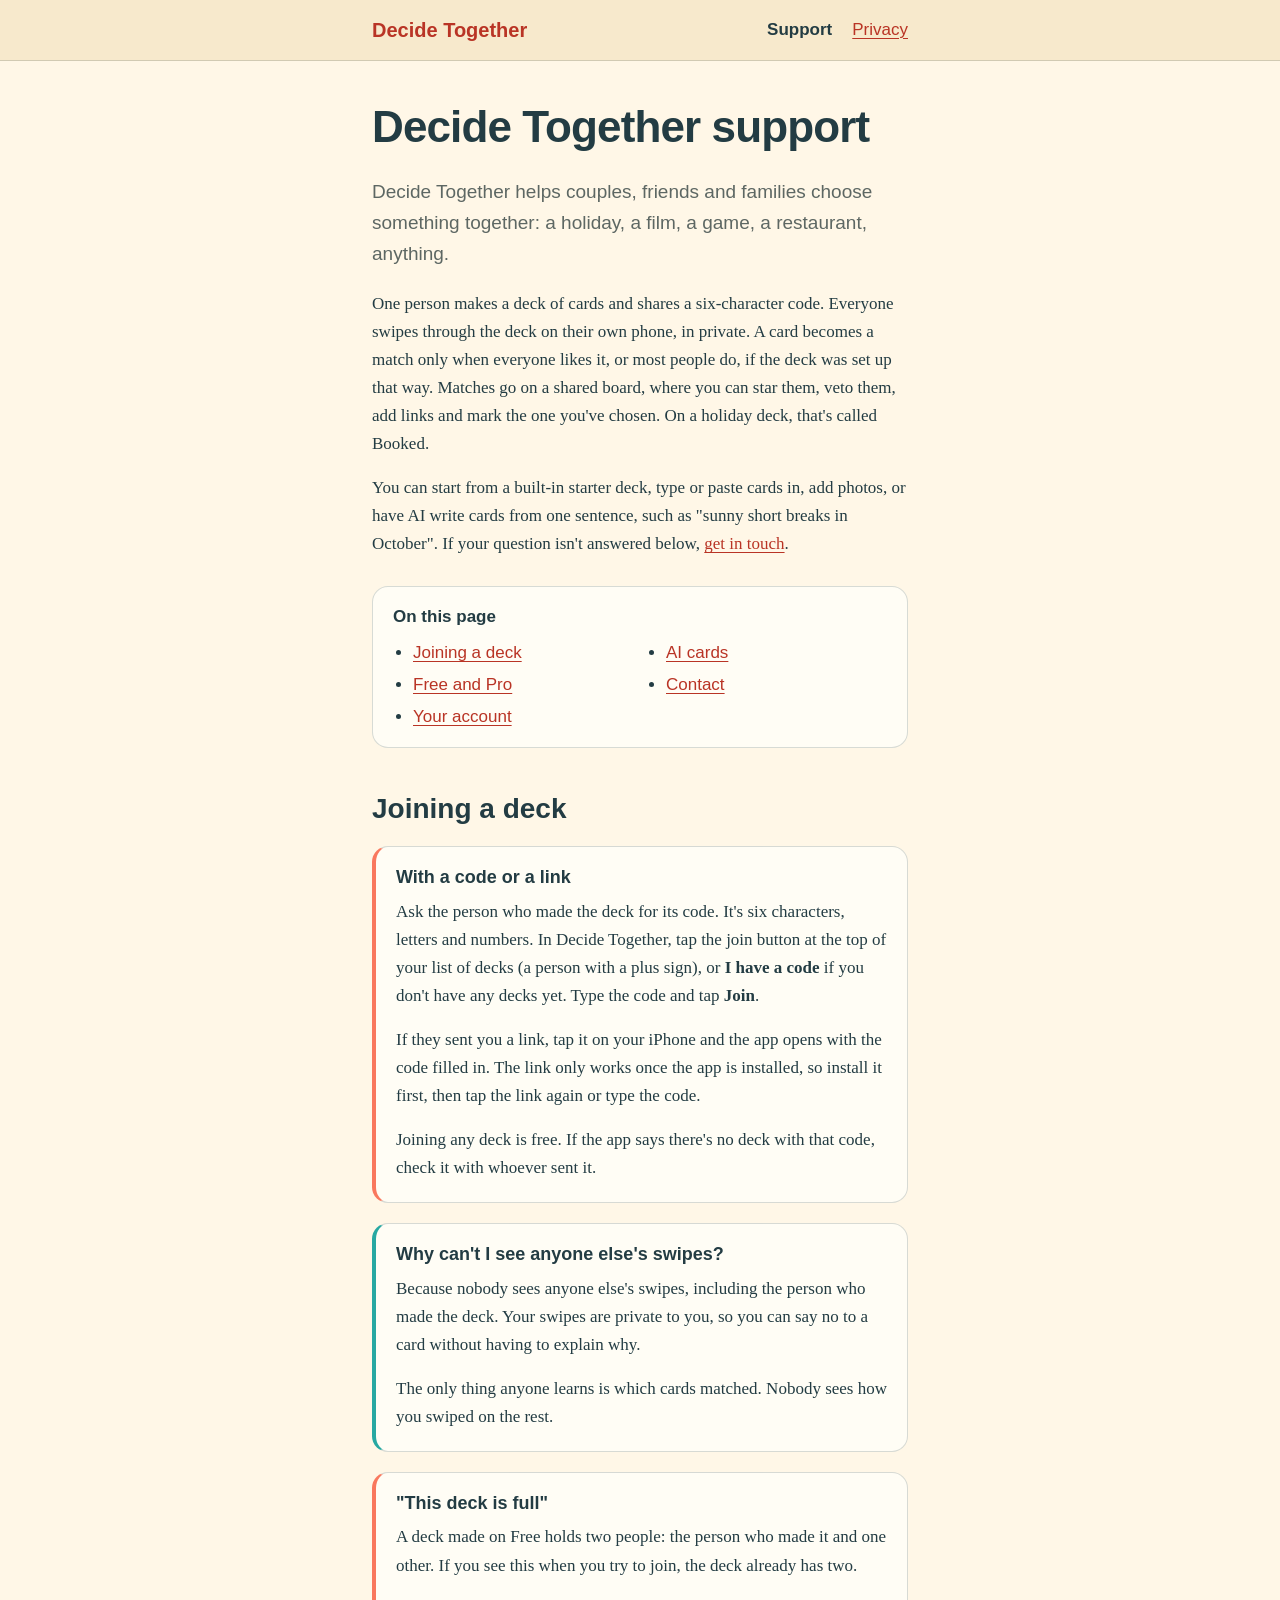
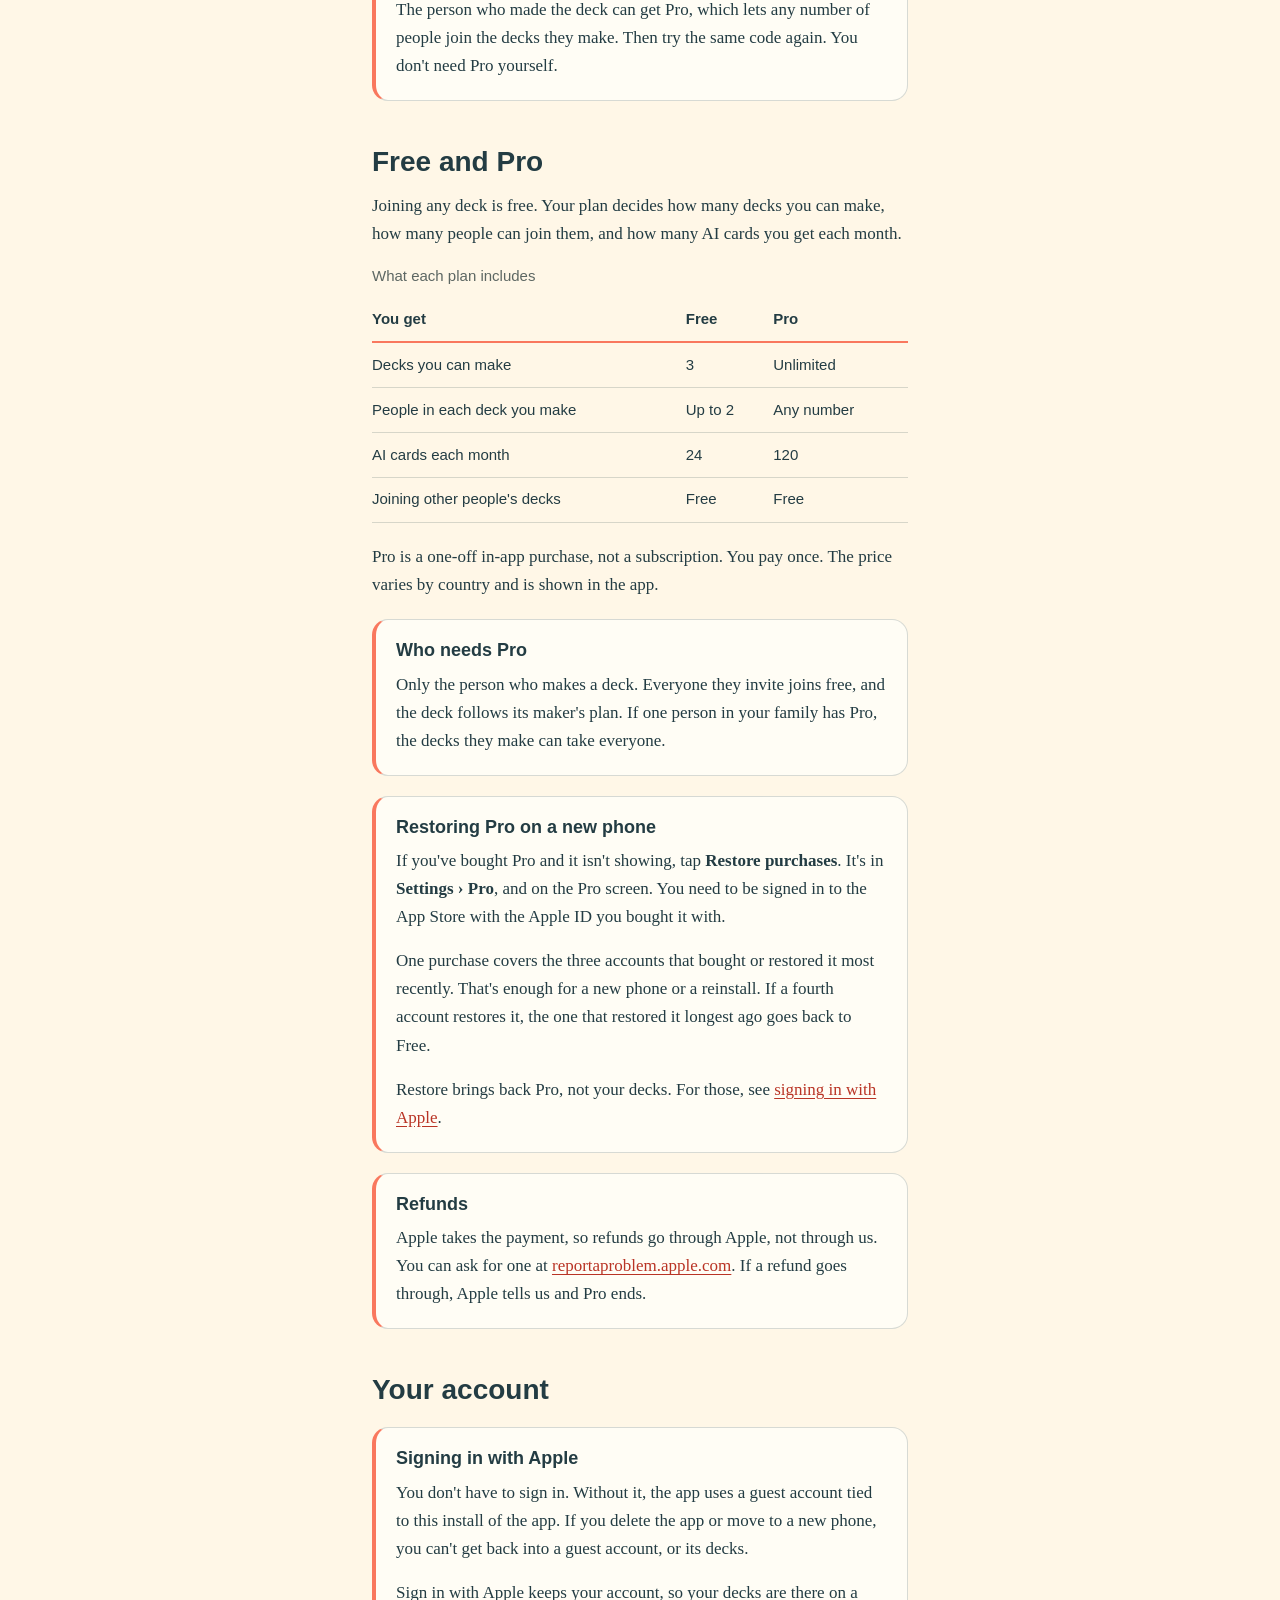
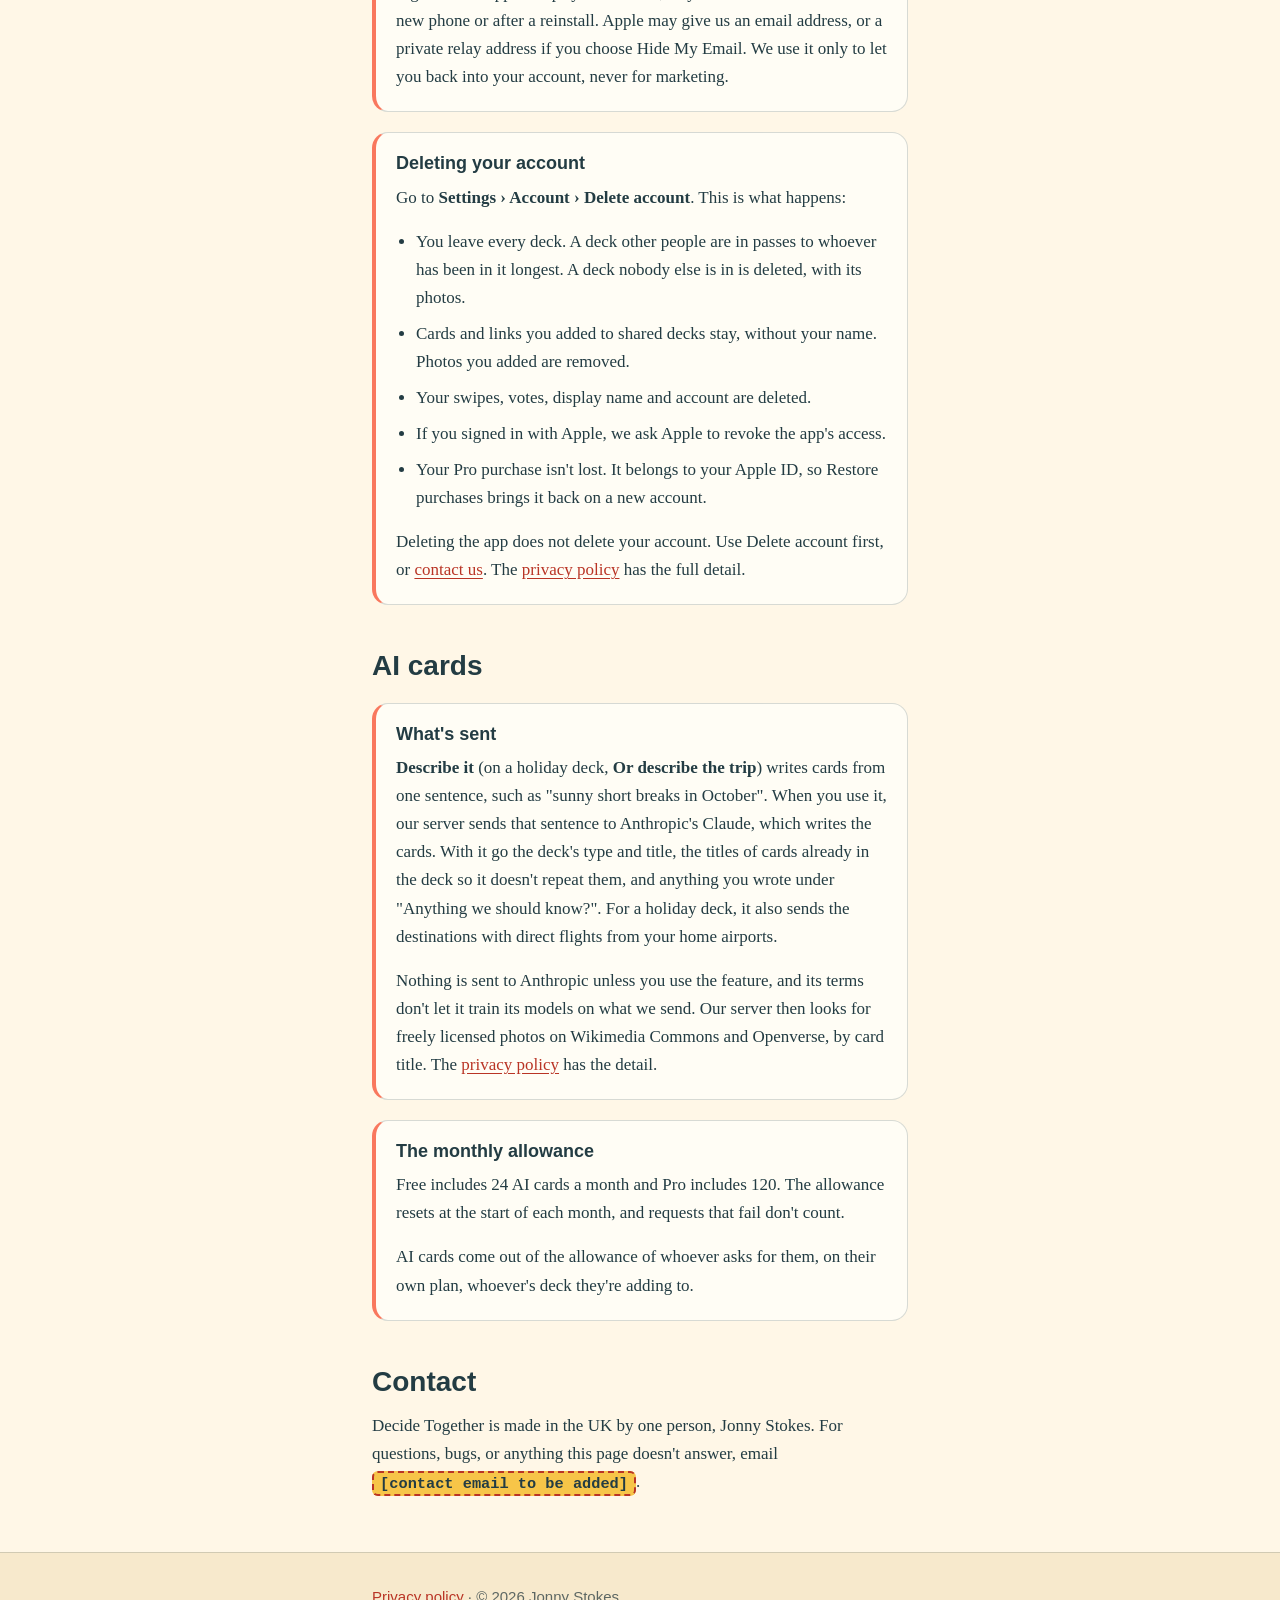
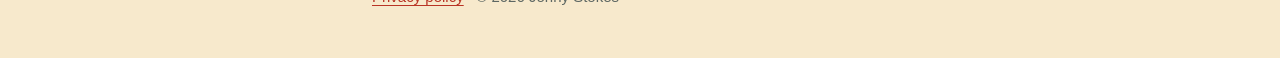
==== index.html @ 63a2d0b1 "Add the support and privacy site, and clear the account ID from a deleted user's purchase site/ hold" ====
<!doctype html>
<html lang="en-GB">
<head>
<meta charset="utf-8">
<meta name="viewport" content="width=device-width, initial-scale=1">
<meta name="color-scheme" content="light dark">
<title>Decide Together support</title>
<meta name="description" content="Help with Decide Together for iPhone: joining a deck, private swipes, Free and Pro, restoring a purchase, refunds, your account and AI cards.">
<link rel="stylesheet" href="style.css">
</head>
<body>
<a class="skip" href="#main">Skip to content</a>

<header class="masthead">
  <div class="wrap">
    <a class="wordmark" href="index.html">Decide Together</a>
    <nav aria-label="Primary">
      <ul>
        <li><a href="index.html" aria-current="page">Support</a></li>
        <li><a href="privacy.html">Privacy</a></li>
      </ul>
    </nav>
  </div>
</header>

<main id="main" class="wrap">

  <h1>Decide Together support</h1>
  <p class="lede">
    Decide Together helps couples, friends and families choose something
    together: a holiday, a film, a game, a restaurant, anything.
  </p>
  <p>
    One person makes a deck of cards and shares a six-character code. Everyone
    swipes through the deck on their own phone, in private. A card becomes a
    match only when everyone likes it, or most people do, if the deck was set
    up that way. Matches go on a shared board, where you can star them, veto
    them, add links and mark the one you've chosen. On a holiday deck, that's
    called Booked.
  </p>
  <p>
    You can start from a built-in starter deck, type or paste cards in, add
    photos, or have AI write cards from one sentence, such as "sunny short
    breaks in October". If your question isn't answered below,
    <a href="#contact">get in touch</a>.
  </p>

  <nav class="toc" aria-label="On this page">
    <p class="toc-title">On this page</p>
    <ul>
      <li><a href="#joining">Joining a deck</a></li>
      <li><a href="#pro">Free and Pro</a></li>
      <li><a href="#account">Your account</a></li>
      <li><a href="#ai">AI cards</a></li>
      <li><a href="#contact">Contact</a></li>
    </ul>
  </nav>

  <section aria-labelledby="joining">
    <h2 id="joining">Joining a deck</h2>

    <div class="card">
      <h3 id="join-code">With a code or a link</h3>
      <p>
        Ask the person who made the deck for its code. It's six characters,
        letters and numbers. In Decide Together, tap the join button at the top
        of your list of decks (a person with a plus sign), or
        <strong>I have a code</strong> if you don't have any decks yet. Type
        the code and tap <strong>Join</strong>.
      </p>
      <p>
        If they sent you a link, tap it on your iPhone and the app opens with
        the code filled in. The link only works once the app is installed, so
        install it first, then tap the link again or type the code.
      </p>
      <p>
        Joining any deck is free. If the app says there's no deck with that
        code, check it with whoever sent it.
      </p>
    </div>

    <div class="card calm">
      <h3 id="private-swipes">Why can't I see anyone else's swipes?</h3>
      <p>
        Because nobody sees anyone else's swipes, including the person who made
        the deck. Your swipes are private to you, so you can say no to a card
        without having to explain why.
      </p>
      <p>
        The only thing anyone learns is which cards matched. Nobody sees how
        you swiped on the rest.
      </p>
    </div>

    <div class="card">
      <h3 id="deck-full">"This deck is full"</h3>
      <p>
        A deck made on Free holds two people: the person who made it and one
        other. If you see this when you try to join, the deck already has two.
      </p>
      <p>
        The person who made the deck can get Pro, which lets any number of
        people join the decks they make. Then try the same code again. You
        don't need Pro yourself.
      </p>
    </div>
  </section>

  <section aria-labelledby="pro">
    <h2 id="pro">Free and Pro</h2>
    <p>
      Joining any deck is free. Your plan decides how many decks you can make,
      how many people can join them, and how many AI cards you get each month.
    </p>

    <table>
      <caption>What each plan includes</caption>
      <thead>
        <tr>
          <th scope="col">You get</th>
          <th scope="col">Free</th>
          <th scope="col">Pro</th>
        </tr>
      </thead>
      <tbody>
        <tr>
          <th scope="row">Decks you can make</th>
          <td>3</td>
          <td>Unlimited</td>
        </tr>
        <tr>
          <th scope="row">People in each deck you make</th>
          <td>Up to 2</td>
          <td>Any number</td>
        </tr>
        <tr>
          <th scope="row">AI cards each month</th>
          <td>24</td>
          <td>120</td>
        </tr>
        <tr>
          <th scope="row">Joining other people's decks</th>
          <td>Free</td>
          <td>Free</td>
        </tr>
      </tbody>
    </table>

    <p>
      Pro is a one-off in-app purchase, not a subscription. You pay once. The
      price varies by country and is shown in the app.
    </p>

    <div class="card">
      <h3 id="pro-who">Who needs Pro</h3>
      <p>
        Only the person who makes a deck. Everyone they invite joins free, and
        the deck follows its maker's plan. If one person in your family has
        Pro, the decks they make can take everyone.
      </p>
    </div>

    <div class="card">
      <h3 id="restore">Restoring Pro on a new phone</h3>
      <p>
        If you've bought Pro and it isn't showing, tap
        <strong>Restore purchases</strong>. It's in
        <strong>Settings › Pro</strong>, and on the Pro screen. You need to be
        signed in to the App Store with the Apple ID you bought it with.
      </p>
      <p>
        One purchase covers the three accounts that bought or restored it most
        recently. That's enough for a new phone or a reinstall. If a fourth
        account restores it, the one that restored it longest ago goes back to
        Free.
      </p>
      <p>
        Restore brings back Pro, not your decks. For those, see
        <a href="#sign-in">signing in with Apple</a>.
      </p>
    </div>

    <div class="card">
      <h3 id="refunds">Refunds</h3>
      <p>
        Apple takes the payment, so refunds go through Apple, not through us.
        You can ask for one at
        <a href="https://reportaproblem.apple.com">reportaproblem.apple.com</a>.
        If a refund goes through, Apple tells us and Pro ends.
      </p>
    </div>
  </section>

  <section aria-labelledby="account">
    <h2 id="account">Your account</h2>

    <div class="card">
      <h3 id="sign-in">Signing in with Apple</h3>
      <p>
        You don't have to sign in. Without it, the app uses a guest account
        tied to this install of the app. If you delete the app or move to a new
        phone, you can't get back into a guest account, or its decks.
      </p>
      <p>
        Sign in with Apple keeps your account, so your decks are there on a new
        phone or after a reinstall. Apple may give us an email address, or a
        private relay address if you choose Hide My Email. We use it only to
        let you back into your account, never for marketing.
      </p>
    </div>

    <div class="card">
      <h3 id="delete">Deleting your account</h3>
      <p>Go to <strong>Settings › Account › Delete account</strong>. This is what happens:</p>
      <ul>
        <li>
          You leave every deck. A deck other people are in passes to whoever
          has been in it longest. A deck nobody else is in is deleted, with its
          photos.
        </li>
        <li>
          Cards and links you added to shared decks stay, without your name.
          Photos you added are removed.
        </li>
        <li>Your swipes, votes, display name and account are deleted.</li>
        <li>If you signed in with Apple, we ask Apple to revoke the app's access.</li>
        <li>
          Your Pro purchase isn't lost. It belongs to your Apple ID, so Restore
          purchases brings it back on a new account.
        </li>
      </ul>
      <p>
        Deleting the app does not delete your account. Use Delete account
        first, or <a href="#contact">contact us</a>. The
        <a href="privacy.html#delete">privacy policy</a> has the full detail.
      </p>
    </div>
  </section>

  <section aria-labelledby="ai">
    <h2 id="ai">AI cards</h2>

    <div class="card">
      <h3 id="ai-sent">What's sent</h3>
      <p>
        <strong>Describe it</strong> (on a holiday deck,
        <strong>Or describe the trip</strong>) writes cards from one sentence,
        such as "sunny short breaks in October". When you use it, our server
        sends that sentence to Anthropic's Claude, which writes the cards. With
        it go the deck's type and title, the titles of cards already in the
        deck so it doesn't repeat them, and anything you wrote under "Anything
        we should know?". For a holiday deck, it also sends the destinations
        with direct flights from your home airports.
      </p>
      <p>
        Nothing is sent to Anthropic unless you use the feature, and its terms
        don't let it train its models on what we send. Our server then looks
        for freely licensed photos on Wikimedia Commons and Openverse, by card
        title. The <a href="privacy.html#ai">privacy policy</a> has the detail.
      </p>
    </div>

    <div class="card">
      <h3 id="ai-allowance">The monthly allowance</h3>
      <p>
        Free includes 24 AI cards a month and Pro includes 120. The allowance
        resets at the start of each month, and requests that fail don't count.
      </p>
      <p>
        AI cards come out of the allowance of whoever asks for them, on their
        own plan, whoever's deck they're adding to.
      </p>
    </div>
  </section>

  <section aria-labelledby="contact">
    <h2 id="contact">Contact</h2>
    <p>
      Decide Together is made in the UK by one person, Jonny Stokes. For
      questions, bugs, or anything this page doesn't answer, email
      <!-- TODO: real contact email before public release -->
      <span class="placeholder">[contact email to be added]</span>.
    </p>
  </section>

</main>

<footer>
  <div class="wrap">
    <p><a href="privacy.html">Privacy policy</a> &middot; &copy; 2026 Jonny Stokes</p>
  </div>
</footer>

</body>
</html>
---- style.css ----
/* Decide Together support site.
   Vanilla CSS, mobile first, no build step, no framework, no web fonts.

   Colours come from the app's Theme.swift (paper, paperDeep, card, ink,
   muted, coral, coralDeep, lagoon, sun), so the site and the app look like
   the same thing. Two are changed for text, in light mode only:

   - Links, the wordmark and the focus ring use coralDeep darkened from
     #d95243 to #b93425: the same hue, 12 points less lightness. #d95243 is
     3.76:1 on paper and 3.34:1 on paperDeep, which fails AA.
   - Secondary text uses the app's muted grey darkened from #6c7773 to
     #5d6763. #6c7773 is 4.36:1 on paper and 3.86:1 on paperDeep.

   WCAG 2 contrast ratios, on paper (page), card (boxes) and paperDeep
   (masthead and footer):

     Light                    paper    card    deep
     ink        #233c43       10.96   11.46    9.72
     secondary  #5d6763        5.50    5.75    4.88
     accent     #b93425        5.50    5.76    4.88

     Dark                     paper    card    deep
     ink        #f9edcf       12.36   10.38   13.77
     secondary  #bdc4b8        8.05    6.76    8.97
     accent     #ff9a86        7.00    5.88    7.80

   The contact placeholder is ink #233c43 on sun #f7c548 in both schemes:
   7.25:1. The skip link is ink on card. The focus ring is the accent, so it
   is at least 4.88:1 against anything it can sit on, above the 3:1 needed
   for non-text. Coral, lagoon and sun are 1.5 to 2.9:1 on paper in light
   mode, so they only ever appear as decorative borders, never as text.
   Every text pair is at or above 4.5:1, in both schemes. */

:root {
  color-scheme: light dark;
  --bg: #fff7e7;
  --bg-deep: #f7e9cc;
  --surface: #fffdf5;
  --ink: #233c43;
  --secondary: #5d6763;
  --accent: #b93425;
  --coral: #f9785e;
  --lagoon: #27a8a2;
  --sun: #f7c548;
  --night-ink: #233c43;
  /* Hairlines are ink at low opacity, as the app draws its outlines. */
  --border: rgba(35, 60, 67, 0.18);
  --radius: 16px;
  --measure: 36rem;
  --ui: -apple-system, BlinkMacSystemFont, "Segoe UI", Roboto, sans-serif;
}

@media (prefers-color-scheme: dark) {
  :root {
    --bg: #182d32;
    --bg-deep: #122429;
    --surface: #203a3f;
    --ink: #f9edcf;
    --secondary: #bdc4b8;
    --accent: #ff9a86;
    --coral: #ff8169;
    --lagoon: #5dccbf;
    --border: rgba(249, 237, 207, 0.16);
  }
}

*, *::before, *::after { box-sizing: border-box; }

html { -webkit-text-size-adjust: 100%; text-size-adjust: 100%; }

body {
  margin: 0;
  background: var(--bg);
  color: var(--ink);
  font: 400 1.0625rem/1.65 ui-serif, Georgia, "Times New Roman", serif;
}

/* Headings and controls in the system UI face; body copy in a serif. */
h1, h2, h3, .lede, nav, footer, table, .toc-title {
  font-family: var(--ui);
}

h1, h2, h3 { line-height: 1.2; margin: 0 0 0.5em; }
h1 { font-size: clamp(2rem, 8vw, 2.75rem); letter-spacing: -0.02em; }
h2 { font-size: clamp(1.4rem, 5vw, 1.75rem); margin-top: 2.75rem; }
h3 { font-size: 1.125rem; margin-top: 1.75rem; }
p { margin: 0 0 1rem; }
ul { margin: 0 0 1rem; padding-left: 1.25rem; }
li { margin-bottom: 0.5rem; }

a { color: var(--accent); text-underline-offset: 0.2em; }
a:hover { text-decoration-thickness: 2px; }

/* A visible focus ring everywhere, and never removed. */
:focus-visible {
  outline: 3px solid var(--accent);
  outline-offset: 3px;
  border-radius: 4px;
}

.skip {
  position: absolute;
  left: -9999px;
  top: 0;
  background: var(--surface);
  color: var(--ink);
  padding: 0.75rem 1rem;
  z-index: 10;
}
.skip:focus { left: 0.5rem; top: 0.5rem; }

.wrap {
  max-width: var(--measure);
  margin: 0 auto;
  padding: 0 1.25rem;
}

/* padding-block, not padding: the shorthand would wipe out .wrap's side
   padding and push the text against the edge of a phone screen. */
main.wrap { padding-block-start: 2.5rem; }

/* Header */

.masthead {
  background: var(--bg-deep);
  border-bottom: 1px solid var(--border);
  padding: 0.5rem 0;
}

.masthead .wrap {
  display: flex;
  flex-wrap: wrap;
  gap: 0 1.5rem;
  align-items: center;
  justify-content: space-between;
}

.wordmark {
  display: inline-flex;
  align-items: center;
  min-height: 44px;
  font: 700 1.25rem/1 var(--ui);
  color: var(--accent);
  text-decoration: none;
}

/* Scoped to the masthead, so the contents list on each page stays a list. */
.masthead ul { display: flex; gap: 1.25rem; list-style: none; margin: 0; padding: 0; }
.masthead li { margin: 0; }
.masthead nav a { display: inline-flex; align-items: center; min-height: 44px; }
.masthead nav a[aria-current="page"] {
  color: var(--ink);
  font-weight: 600;
  text-decoration: none;
}

/* Intro */

.lede {
  font-size: 1.1875rem;
  color: var(--secondary);
  margin-bottom: 1.25rem;
}

.updated { font-weight: 600; }

/* Contents list */

.toc {
  background: var(--surface);
  border: 1px solid var(--border);
  border-radius: var(--radius);
  padding: 1rem 1.25rem;
  margin: 1.75rem 0 0;
}
.toc-title { font-weight: 600; margin-bottom: 0.5rem; }
.toc ul { margin: 0; }
.toc li { margin-bottom: 0.25rem; break-inside: avoid; }

@media (min-width: 34rem) {
  .toc ul { columns: 2; column-gap: 2rem; }
}

/* Cards */

.card {
  background: var(--surface);
  border: 1px solid var(--border);
  border-left: 4px solid var(--coral);
  border-radius: var(--radius);
  padding: 1.25rem;
  margin: 1.25rem 0;
}
.card.calm { border-left-color: var(--lagoon); }
.card h3 { margin-top: 0; }
.card > :last-child { margin-bottom: 0; }

/* Plan table */

table {
  width: 100%;
  border-collapse: collapse;
  margin: 1rem 0 1.25rem;
  font-size: 0.9375rem;
}
caption {
  text-align: left;
  color: var(--secondary);
  padding-bottom: 0.5rem;
}
th, td {
  text-align: left;
  vertical-align: top;
  padding: 0.6rem 0.75rem 0.6rem 0;
  border-bottom: 1px solid var(--border);
}
td { white-space: nowrap; }
thead th { border-bottom: 2px solid var(--coral); }
tbody th { font-weight: 400; }

/* Definition lists, for the services list on the privacy page */

dl { margin: 0 0 1rem; }
dt { font-weight: 600; font-family: var(--ui); margin-top: 1.25rem; }
dd { margin: 0.25rem 0 0; }

/* Footer */

footer {
  margin-top: 3.5rem;
  padding: 2rem 0 3rem;
  background: var(--bg-deep);
  border-top: 1px solid var(--border);
  font-size: 0.9375rem;
  color: var(--secondary);
}
footer p:last-child { margin-bottom: 0; }

/* Text that must be replaced before release. Loud on purpose, in both
   schemes: dark ink on sun yellow, with a dashed accent border. */
.placeholder {
  background: var(--sun);
  color: var(--night-ink);
  border: 2px dashed var(--accent);
  border-radius: 6px;
  padding: 0.1em 0.4em;
  font-family: ui-monospace, SFMono-Regular, Menlo, monospace;
  font-size: 0.9em;
  font-weight: 600;
  white-space: nowrap;
}

@media (prefers-reduced-motion: reduce) {
  * { scroll-behavior: auto !important; transition: none !important; }
}
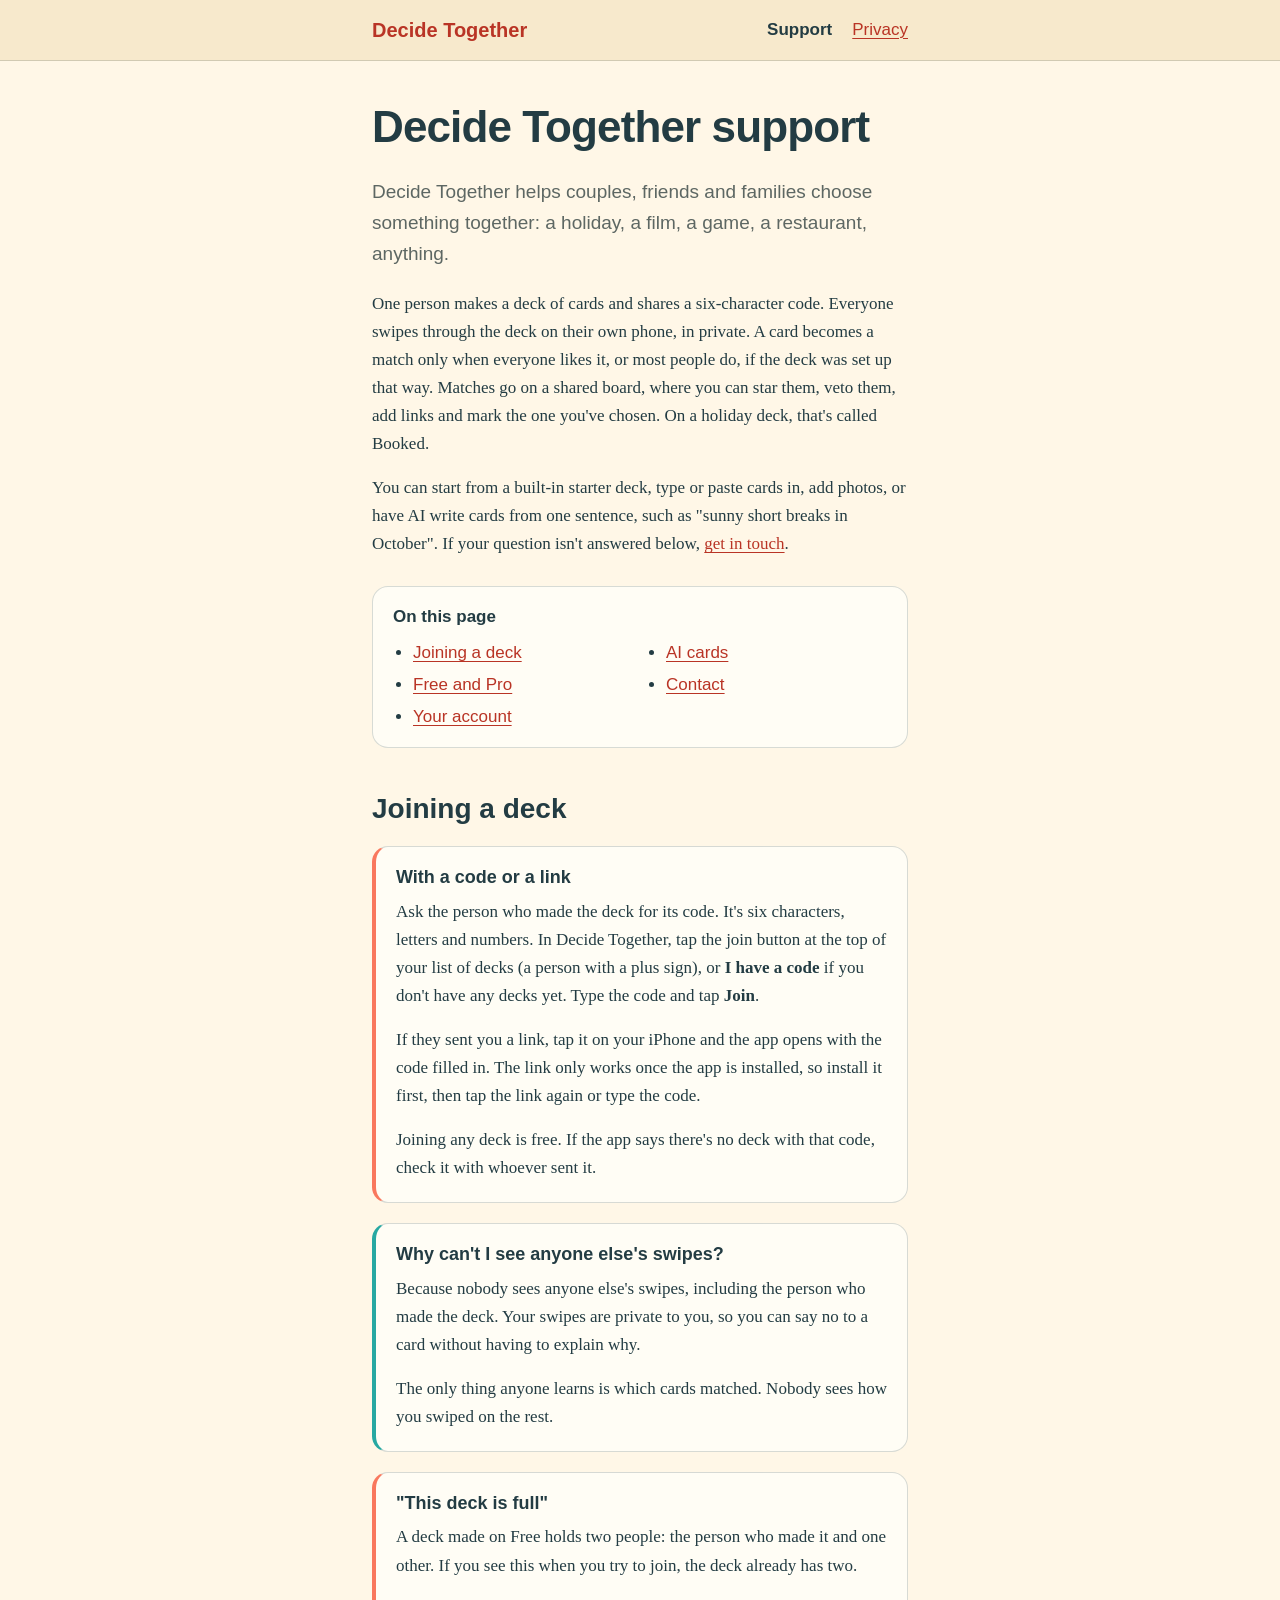
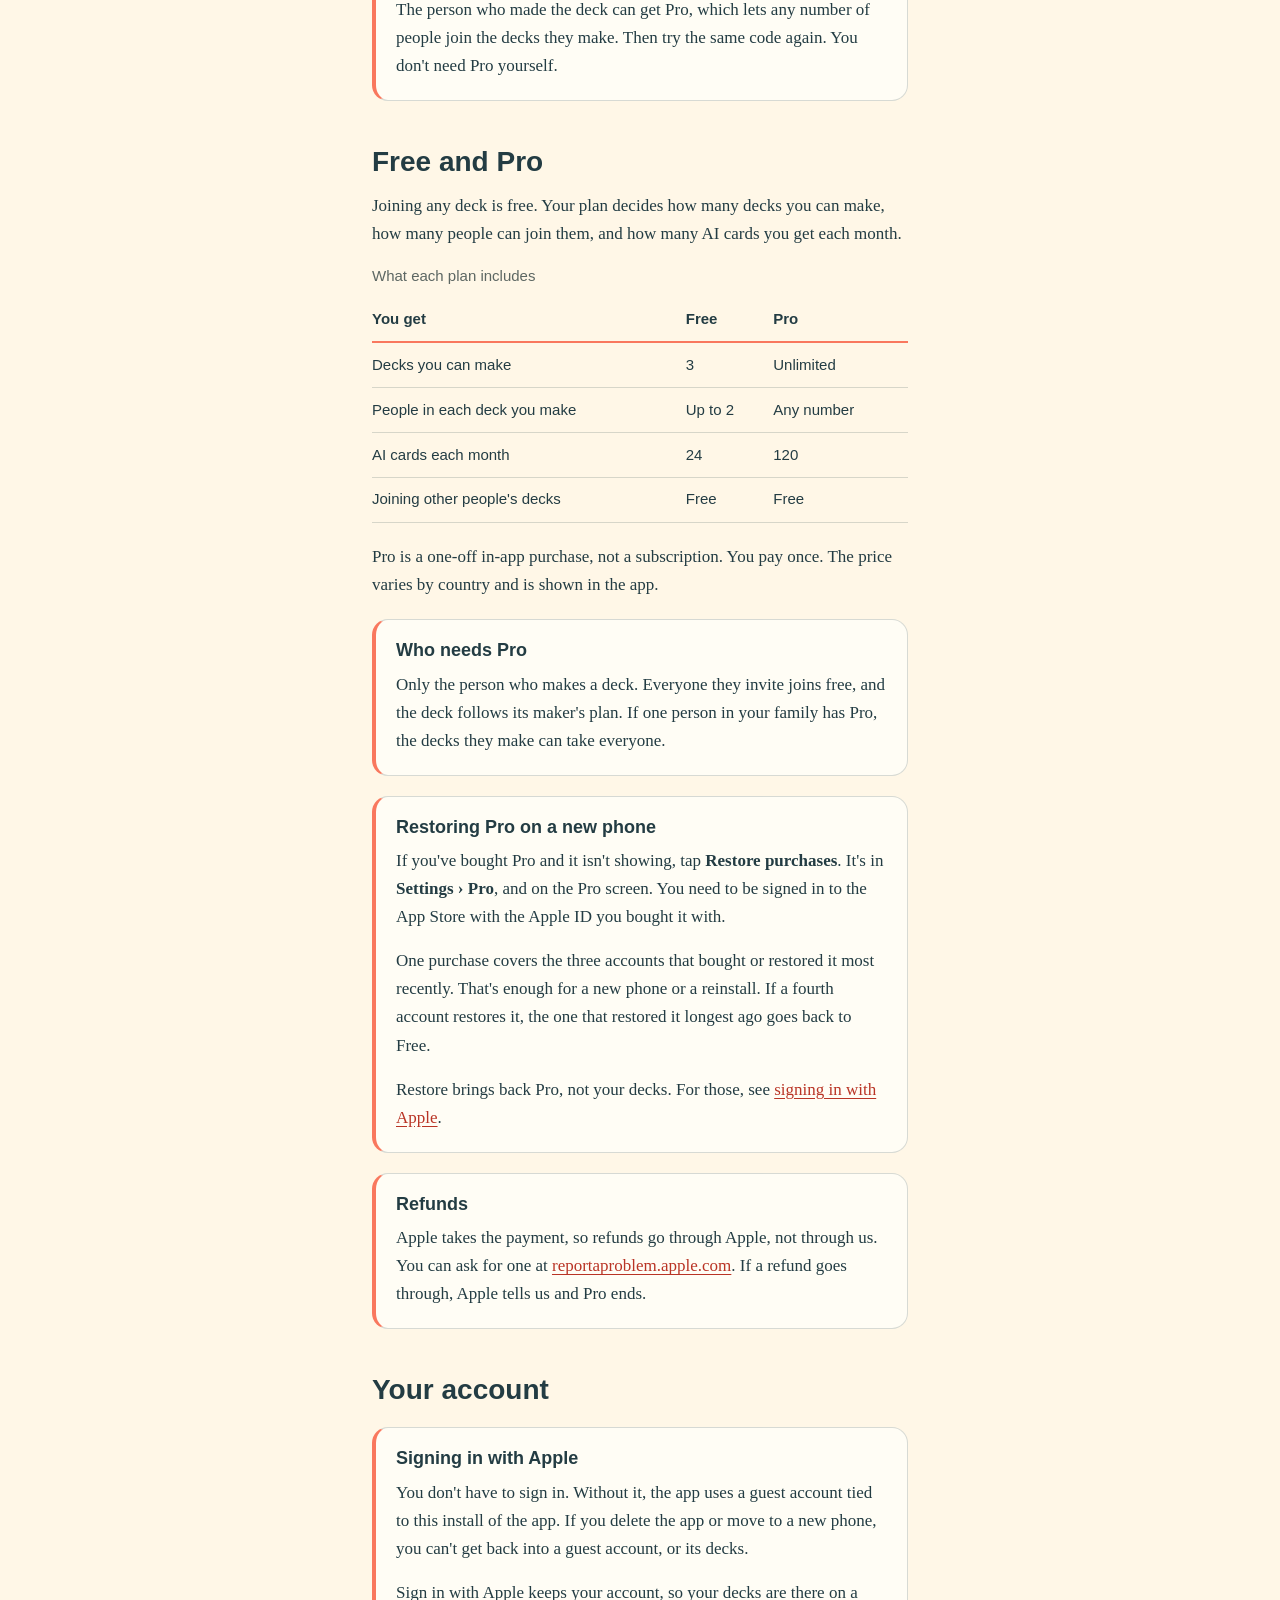
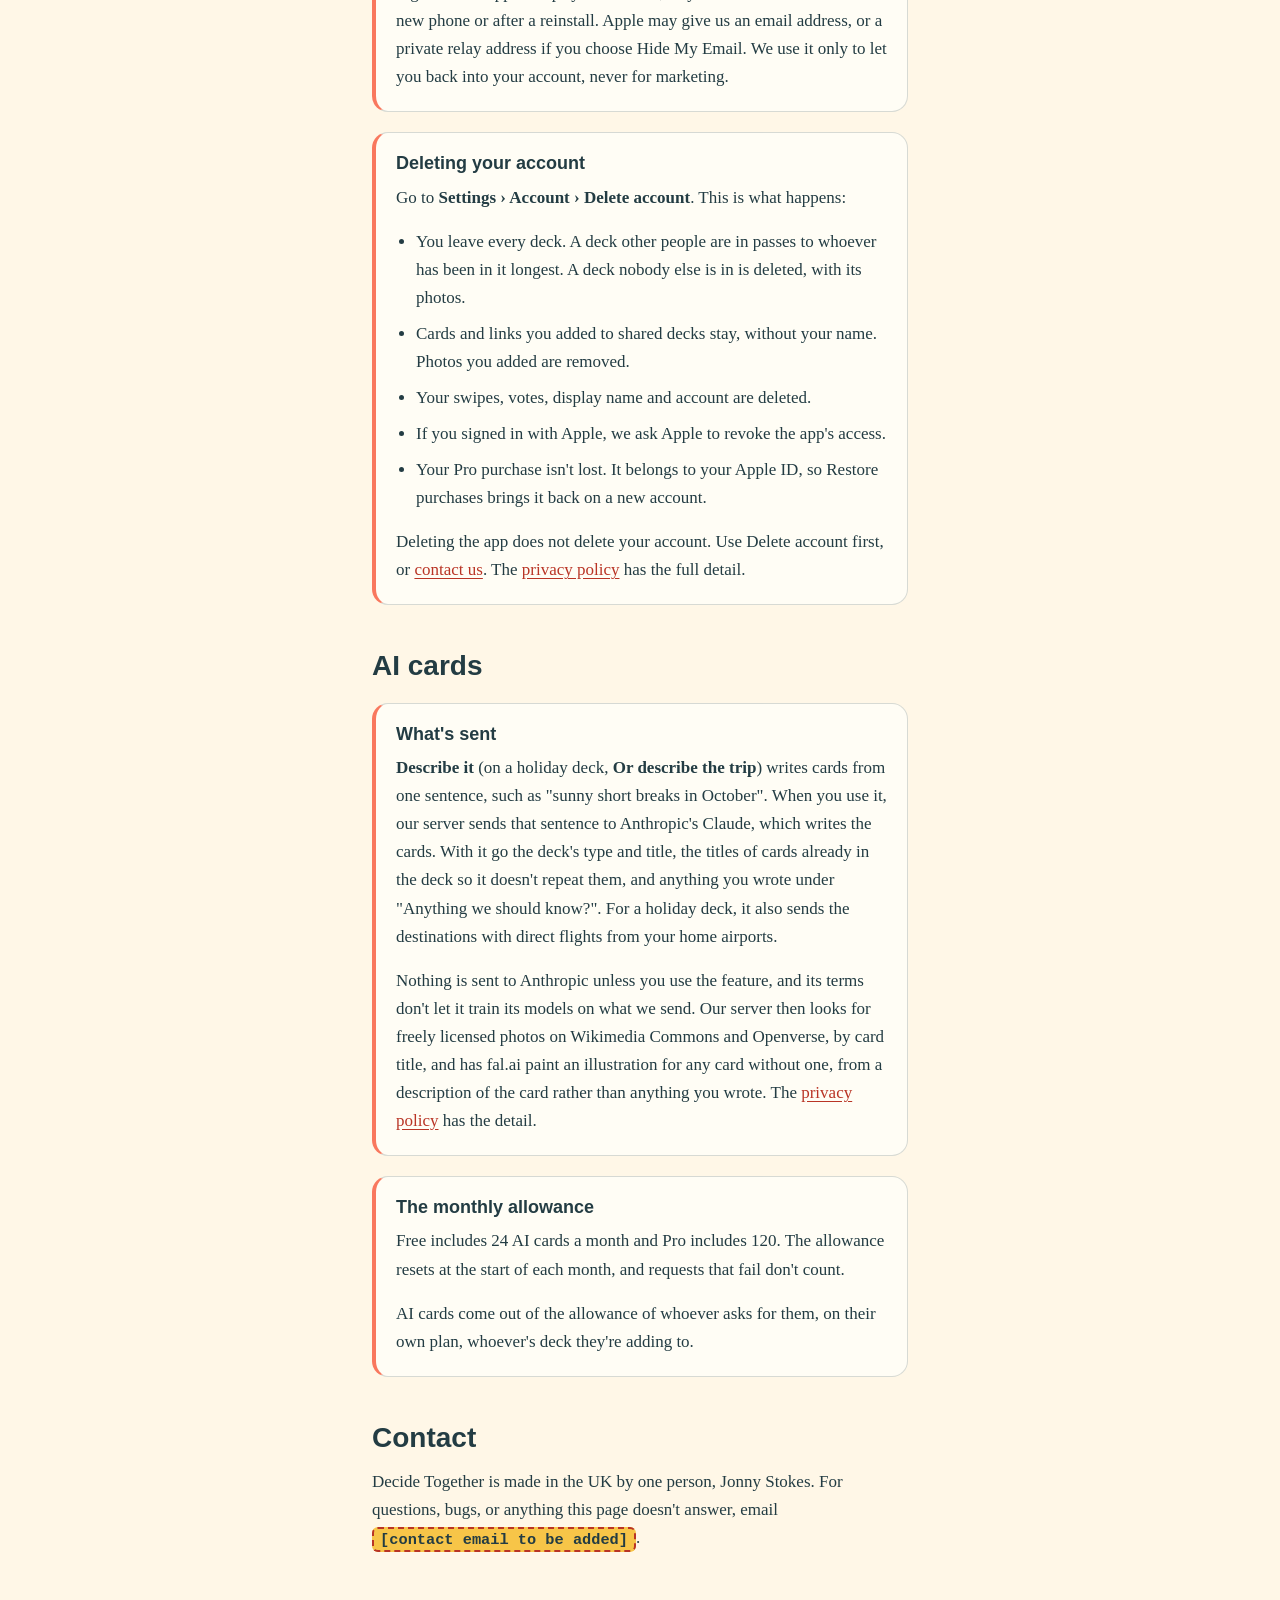
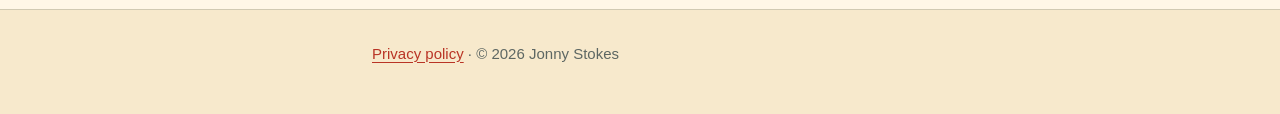
==== commit 87d04374: "Document illustrated cards and name fal.ai in the privacy policy Co-Authored-By: Claude Opus 5.5 <no" ====
--- a/index.html
+++ b/index.html
@@ -256,7 +256,9 @@
         Nothing is sent to Anthropic unless you use the feature, and its terms
         don't let it train its models on what we send. Our server then looks
         for freely licensed photos on Wikimedia Commons and Openverse, by card
-        title. The <a href="privacy.html#ai">privacy policy</a> has the detail.
+        title, and has fal.ai paint an illustration for any card without one,
+        from a description of the card rather than anything you wrote. The
+        <a href="privacy.html#ai">privacy policy</a> has the detail.
       </p>
     </div>
 
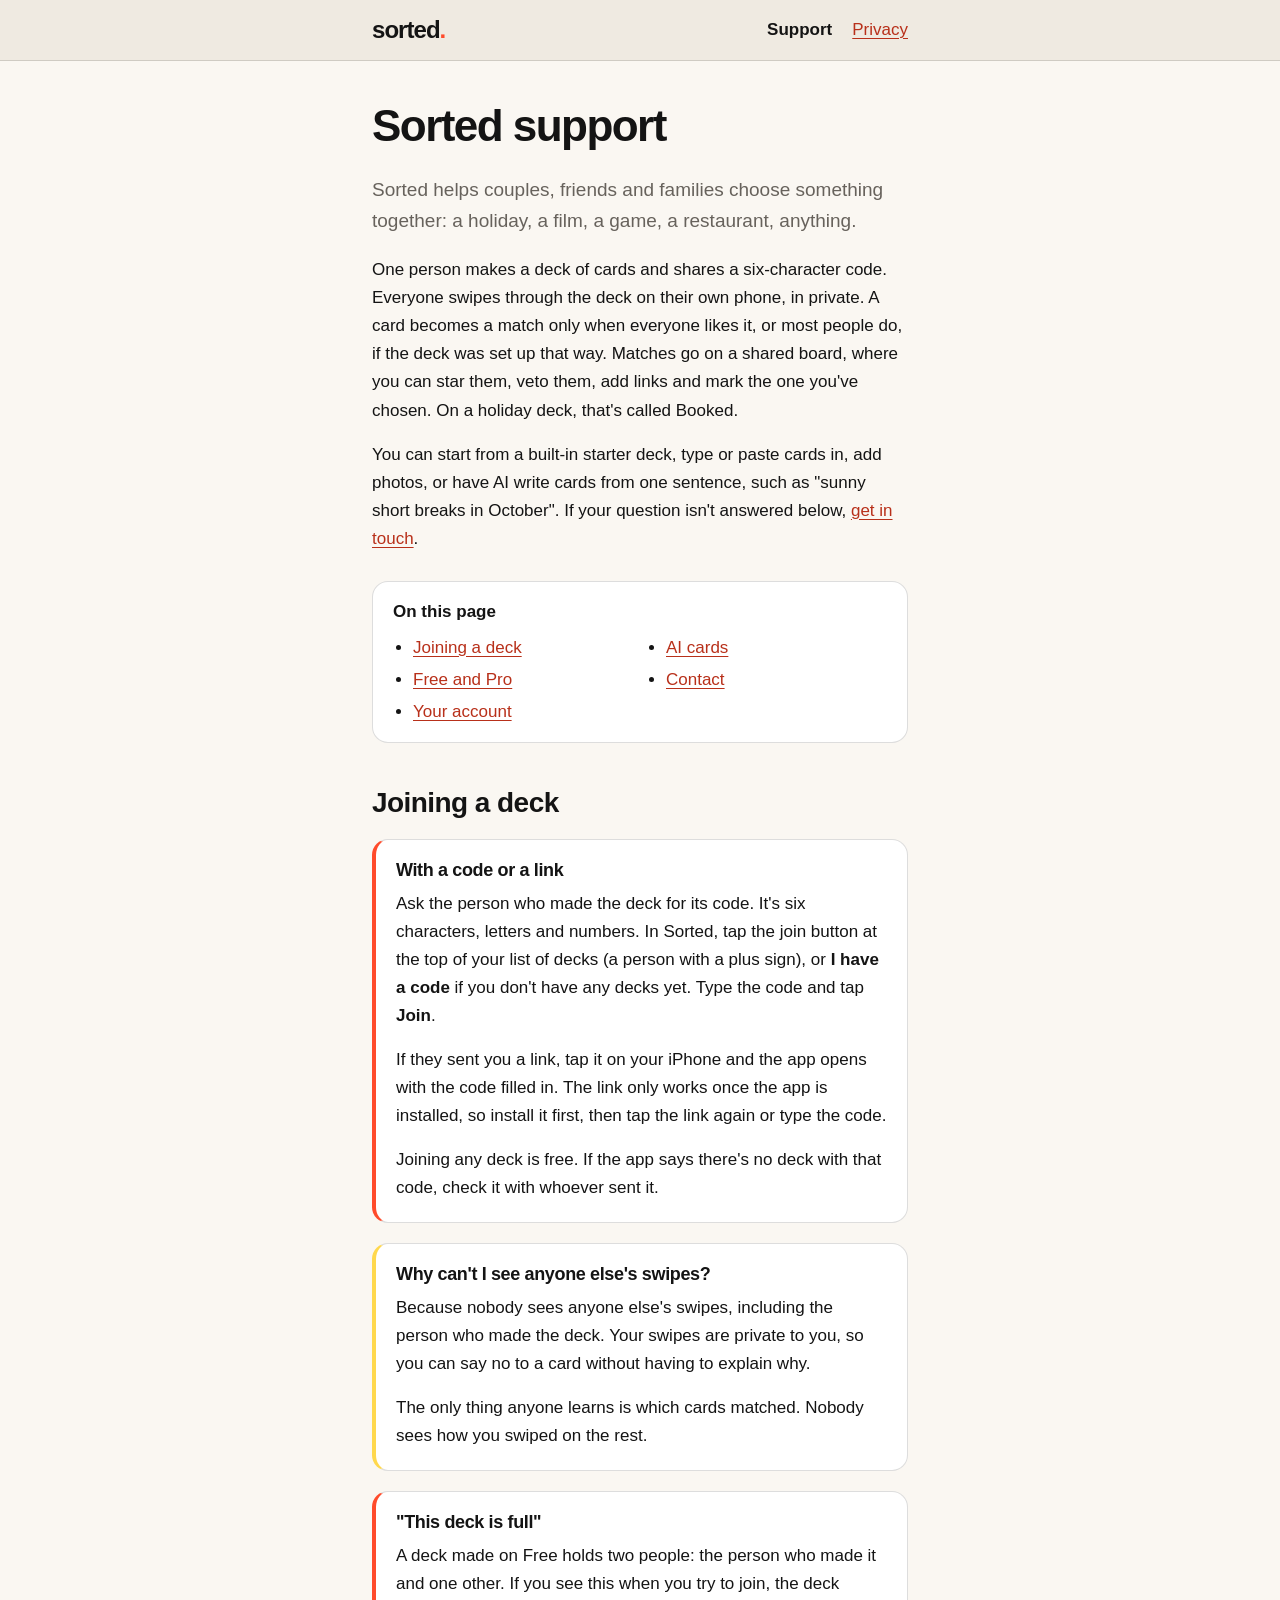
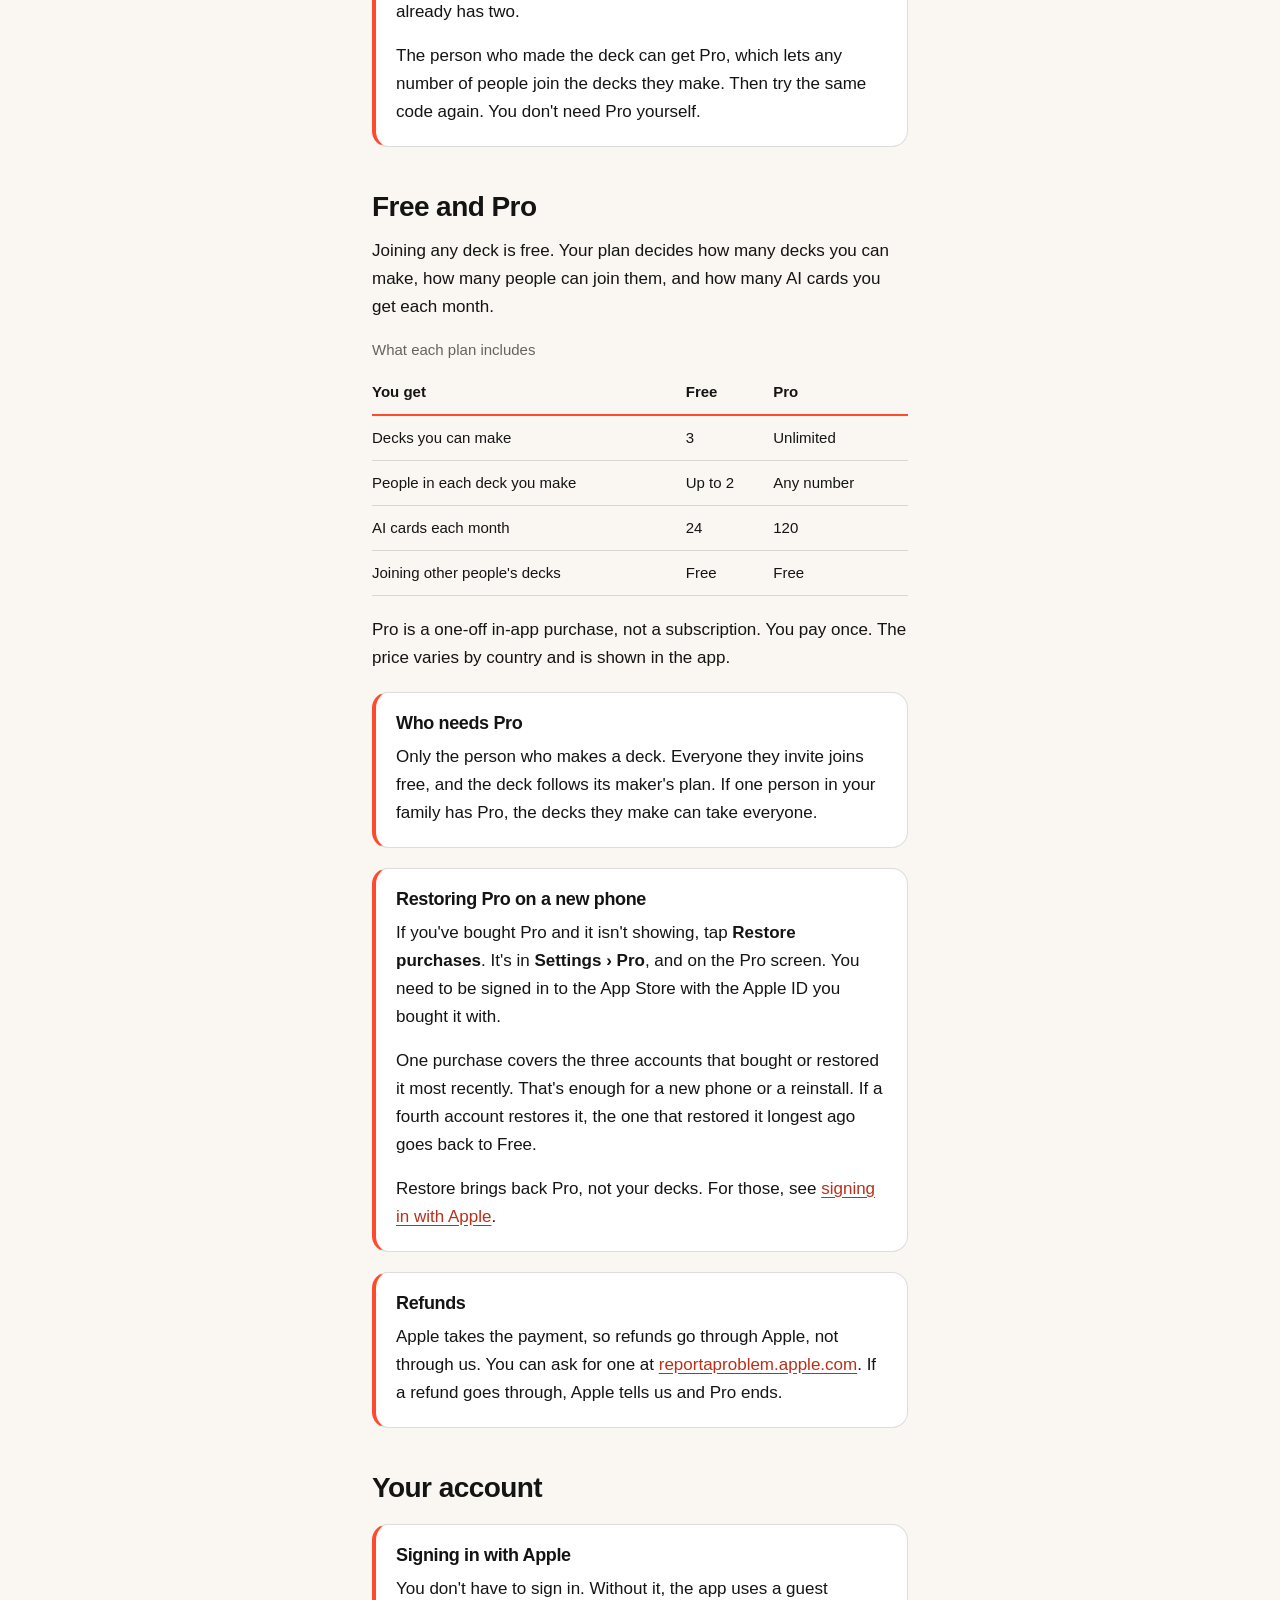
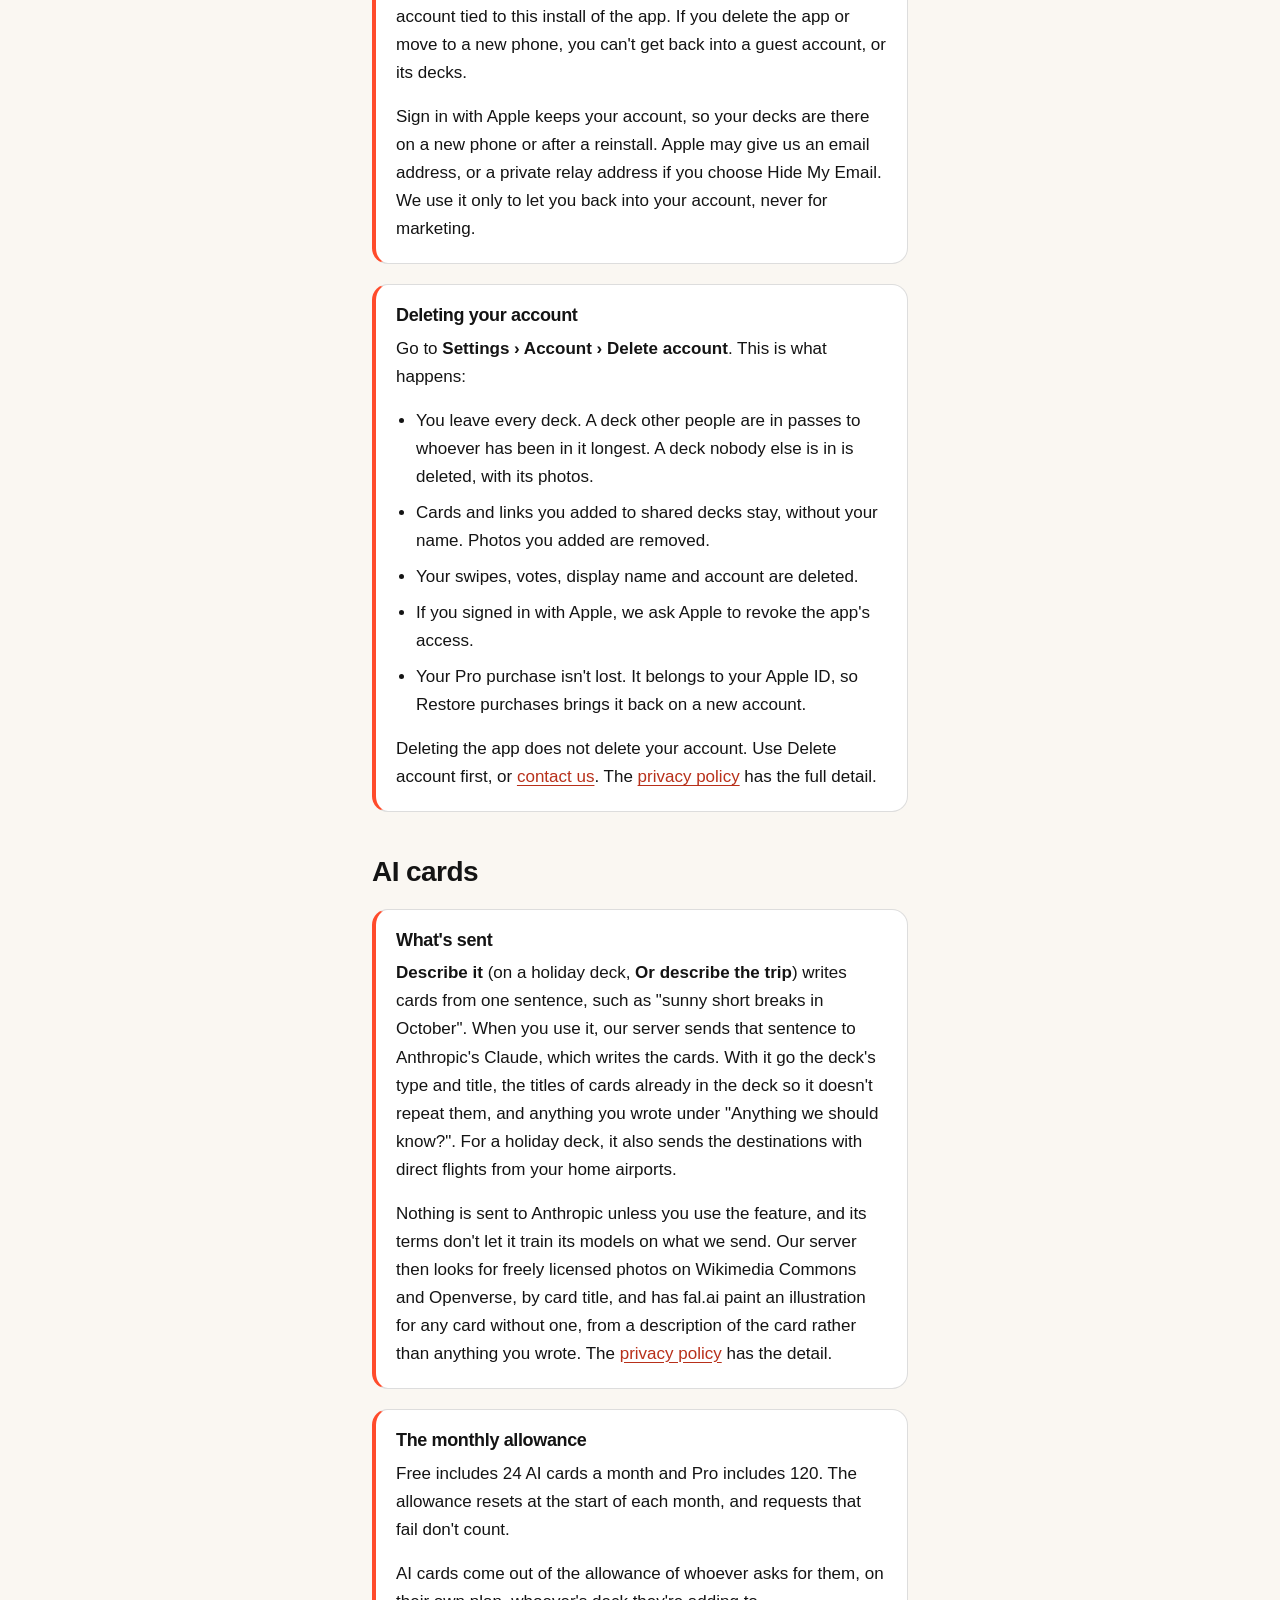
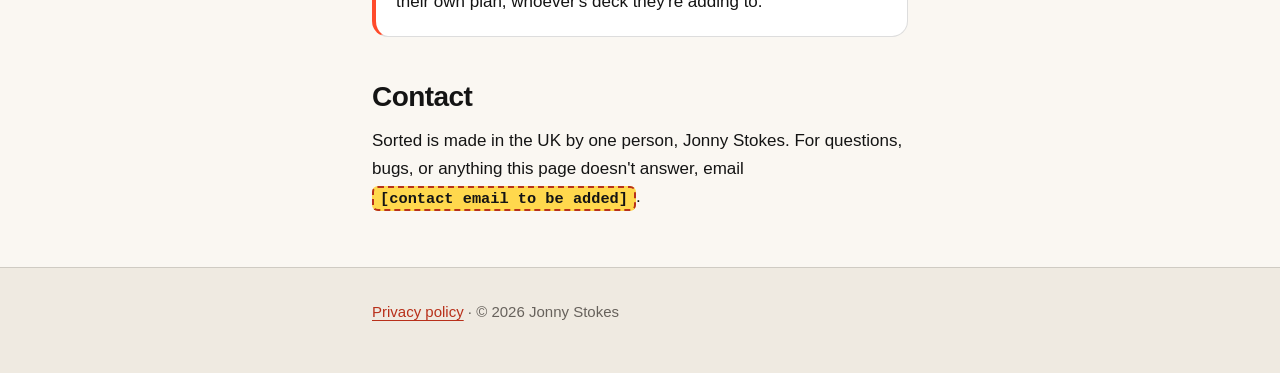
==== commit 38b23670: "Call it Sorted on the site, in the docs and in the AI prompt - Support and privacy pages say Sorted," ====
--- a/index.html
+++ b/index.html
@@ -4,8 +4,8 @@
 <meta charset="utf-8">
 <meta name="viewport" content="width=device-width, initial-scale=1">
 <meta name="color-scheme" content="light dark">
-<title>Decide Together support</title>
-<meta name="description" content="Help with Decide Together for iPhone: joining a deck, private swipes, Free and Pro, restoring a purchase, refunds, your account and AI cards.">
+<title>Sorted support</title>
+<meta name="description" content="Help with Sorted for iPhone: joining a deck, private swipes, Free and Pro, restoring a purchase, refunds, your account and AI cards.">
 <link rel="stylesheet" href="style.css">
 </head>
 <body>
@@ -13,7 +13,7 @@
 
 <header class="masthead">
   <div class="wrap">
-    <a class="wordmark" href="index.html">Decide Together</a>
+    <a class="wordmark" href="index.html" aria-label="Sorted">sorted<span class="stop">.</span></a>
     <nav aria-label="Primary">
       <ul>
         <li><a href="index.html" aria-current="page">Support</a></li>
@@ -25,9 +25,9 @@
 
 <main id="main" class="wrap">
 
-  <h1>Decide Together support</h1>
+  <h1>Sorted support</h1>
   <p class="lede">
-    Decide Together helps couples, friends and families choose something
+    Sorted helps couples, friends and families choose something
     together: a holiday, a film, a game, a restaurant, anything.
   </p>
   <p>
@@ -63,7 +63,7 @@
       <h3 id="join-code">With a code or a link</h3>
       <p>
         Ask the person who made the deck for its code. It's six characters,
-        letters and numbers. In Decide Together, tap the join button at the top
+        letters and numbers. In Sorted, tap the join button at the top
         of your list of decks (a person with a plus sign), or
         <strong>I have a code</strong> if you don't have any decks yet. Type
         the code and tap <strong>Join</strong>.
@@ -278,7 +278,7 @@
   <section aria-labelledby="contact">
     <h2 id="contact">Contact</h2>
     <p>
-      Decide Together is made in the UK by one person, Jonny Stokes. For
+      Sorted is made in the UK by one person, Jonny Stokes. For
       questions, bugs, or anything this page doesn't answer, email
       <!-- TODO: real contact email before public release -->
       <span class="placeholder">[contact email to be added]</span>.
--- a/style.css
+++ b/style.css
@@ -1,50 +1,50 @@
-/* Decide Together support site.
+/* Sorted support site.
    Vanilla CSS, mobile first, no build step, no framework, no web fonts.
 
    Colours come from the app's Theme.swift (paper, paperDeep, card, ink,
-   muted, coral, coralDeep, lagoon, sun), so the site and the app look like
-   the same thing. Two are changed for text, in light mode only:
-
-   - Links, the wordmark and the focus ring use coralDeep darkened from
-     #d95243 to #b93425: the same hue, 12 points less lightness. #d95243 is
-     3.76:1 on paper and 3.34:1 on paperDeep, which fails AA.
-   - Secondary text uses the app's muted grey darkened from #6c7773 to
-     #5d6763. #6c7773 is 4.36:1 on paper and 3.86:1 on paperDeep.
+   muted, red, yellow), so the site and the app look like the same thing.
+   Two are adjusted for text in light mode, because the masthead and footer
+   sit on the darker paperDeep:
+
+   - Links and the focus ring use red #b8301a, a little deeper than the
+     app's text red #c9361a, which is 4.35:1 on paperDeep and fails AA.
+   - Secondary text uses grey #67625c rather than the app's #6e6963, which
+     is 4.54:1 on paperDeep: a pass, but with no room to spare.
 
    WCAG 2 contrast ratios, on paper (page), card (boxes) and paperDeep
    (masthead and footer):
 
      Light                    paper    card    deep
-     ink        #233c43       10.96   11.46    9.72
-     secondary  #5d6763        5.50    5.75    4.88
-     accent     #b93425        5.50    5.76    4.88
+     ink        #141414       17.24   18.42   15.38
+     secondary  #67625c        5.65    6.04    5.04
+     accent     #b8301a        5.65    6.04    5.04
 
      Dark                     paper    card    deep
-     ink        #f9edcf       12.36   10.38   13.77
-     secondary  #bdc4b8        8.05    6.76    8.97
-     accent     #ff9a86        7.00    5.88    7.80
-
-   The contact placeholder is ink #233c43 on sun #f7c548 in both schemes:
-   7.25:1. The skip link is ink on card. The focus ring is the accent, so it
-   is at least 4.88:1 against anything it can sit on, above the 3:1 needed
-   for non-text. Coral, lagoon and sun are 1.5 to 2.9:1 on paper in light
-   mode, so they only ever appear as decorative borders, never as text.
-   Every text pair is at or above 4.5:1, in both schemes. */
+     ink        #faf7f2       17.24   15.41   16.11
+     secondary  #a39e98        6.93    6.20    6.48
+     accent     #ff7a5e        7.19    6.43    6.72
+
+   The contact placeholder is ink #141414 on yellow #ffd84d in both
+   schemes: 13.32:1. The skip link is ink on card. The focus ring is the
+   accent, so it is at least 5.04:1 against anything it can sit on, above
+   the 3:1 needed for non-text. Brand red #ff4b2b is 3.12:1 on paper and
+   yellow 1.29:1, so they only ever appear as the wordmark's full stop and
+   decorative borders, never as text. Every text pair is at or above 4.5:1,
+   in both schemes. */
 
 :root {
   color-scheme: light dark;
-  --bg: #fff7e7;
-  --bg-deep: #f7e9cc;
-  --surface: #fffdf5;
-  --ink: #233c43;
-  --secondary: #5d6763;
-  --accent: #b93425;
-  --coral: #f9785e;
-  --lagoon: #27a8a2;
-  --sun: #f7c548;
-  --night-ink: #233c43;
+  --bg: #faf7f2;
+  --bg-deep: #efeae1;
+  --surface: #ffffff;
+  --ink: #141414;
+  --secondary: #67625c;
+  --accent: #b8301a;
+  --red: #ff4b2b;
+  --yellow: #ffd84d;
+  --night-ink: #141414;
   /* Hairlines are ink at low opacity, as the app draws its outlines. */
-  --border: rgba(35, 60, 67, 0.18);
+  --border: rgba(20, 20, 20, 0.14);
   --radius: 16px;
   --measure: 36rem;
   --ui: -apple-system, BlinkMacSystemFont, "Segoe UI", Roboto, sans-serif;
@@ -52,15 +52,13 @@
 
 @media (prefers-color-scheme: dark) {
   :root {
-    --bg: #182d32;
-    --bg-deep: #122429;
-    --surface: #203a3f;
-    --ink: #f9edcf;
-    --secondary: #bdc4b8;
-    --accent: #ff9a86;
-    --coral: #ff8169;
-    --lagoon: #5dccbf;
-    --border: rgba(249, 237, 207, 0.16);
+    --bg: #141414;
+    --bg-deep: #1c1b19;
+    --surface: #201f1d;
+    --ink: #faf7f2;
+    --secondary: #a39e98;
+    --accent: #ff7a5e;
+    --border: rgba(250, 247, 242, 0.14);
   }
 }
 
@@ -72,16 +70,13 @@
   margin: 0;
   background: var(--bg);
   color: var(--ink);
-  font: 400 1.0625rem/1.65 ui-serif, Georgia, "Times New Roman", serif;
-}
-
-/* Headings and controls in the system UI face; body copy in a serif. */
-h1, h2, h3, .lede, nav, footer, table, .toc-title {
-  font-family: var(--ui);
-}
-
-h1, h2, h3 { line-height: 1.2; margin: 0 0 0.5em; }
-h1 { font-size: clamp(2rem, 8vw, 2.75rem); letter-spacing: -0.02em; }
+  font: 400 1.0625rem/1.65 var(--ui);
+}
+
+/* Headings are heavy and tight, after the app's Bricolage Grotesque, but
+   in the system face: the site loads no fonts. */
+h1, h2, h3 { line-height: 1.15; margin: 0 0 0.5em; font-weight: 800; letter-spacing: -0.02em; }
+h1 { font-size: clamp(2rem, 8vw, 2.75rem); letter-spacing: -0.035em; }
 h2 { font-size: clamp(1.4rem, 5vw, 1.75rem); margin-top: 2.75rem; }
 h3 { font-size: 1.125rem; margin-top: 1.75rem; }
 p { margin: 0 0 1rem; }
@@ -135,14 +130,17 @@
   justify-content: space-between;
 }
 
+/* "sorted." in ink, with the full stop in brand red as on the icon. */
 .wordmark {
   display: inline-flex;
   align-items: center;
   min-height: 44px;
-  font: 700 1.25rem/1 var(--ui);
-  color: var(--accent);
+  font: 800 1.5rem/1 var(--ui);
+  letter-spacing: -0.04em;
+  color: var(--ink);
   text-decoration: none;
 }
+.wordmark .stop { color: var(--red); }
 
 /* Scoped to the masthead, so the contents list on each page stays a list. */
 .masthead ul { display: flex; gap: 1.25rem; list-style: none; margin: 0; padding: 0; }
@@ -186,12 +184,12 @@
 .card {
   background: var(--surface);
   border: 1px solid var(--border);
-  border-left: 4px solid var(--coral);
+  border-left: 4px solid var(--red);
   border-radius: var(--radius);
   padding: 1.25rem;
   margin: 1.25rem 0;
 }
-.card.calm { border-left-color: var(--lagoon); }
+.card.calm { border-left-color: var(--yellow); }
 .card h3 { margin-top: 0; }
 .card > :last-child { margin-bottom: 0; }
 
@@ -215,7 +213,7 @@
   border-bottom: 1px solid var(--border);
 }
 td { white-space: nowrap; }
-thead th { border-bottom: 2px solid var(--coral); }
+thead th { border-bottom: 2px solid var(--red); }
 tbody th { font-weight: 400; }
 
 /* Definition lists, for the services list on the privacy page */
@@ -237,9 +235,9 @@
 footer p:last-child { margin-bottom: 0; }
 
 /* Text that must be replaced before release. Loud on purpose, in both
-   schemes: dark ink on sun yellow, with a dashed accent border. */
+   schemes: dark ink on yellow, with a dashed accent border. */
 .placeholder {
-  background: var(--sun);
+  background: var(--yellow);
   color: var(--night-ink);
   border: 2px dashed var(--accent);
   border-radius: 6px;
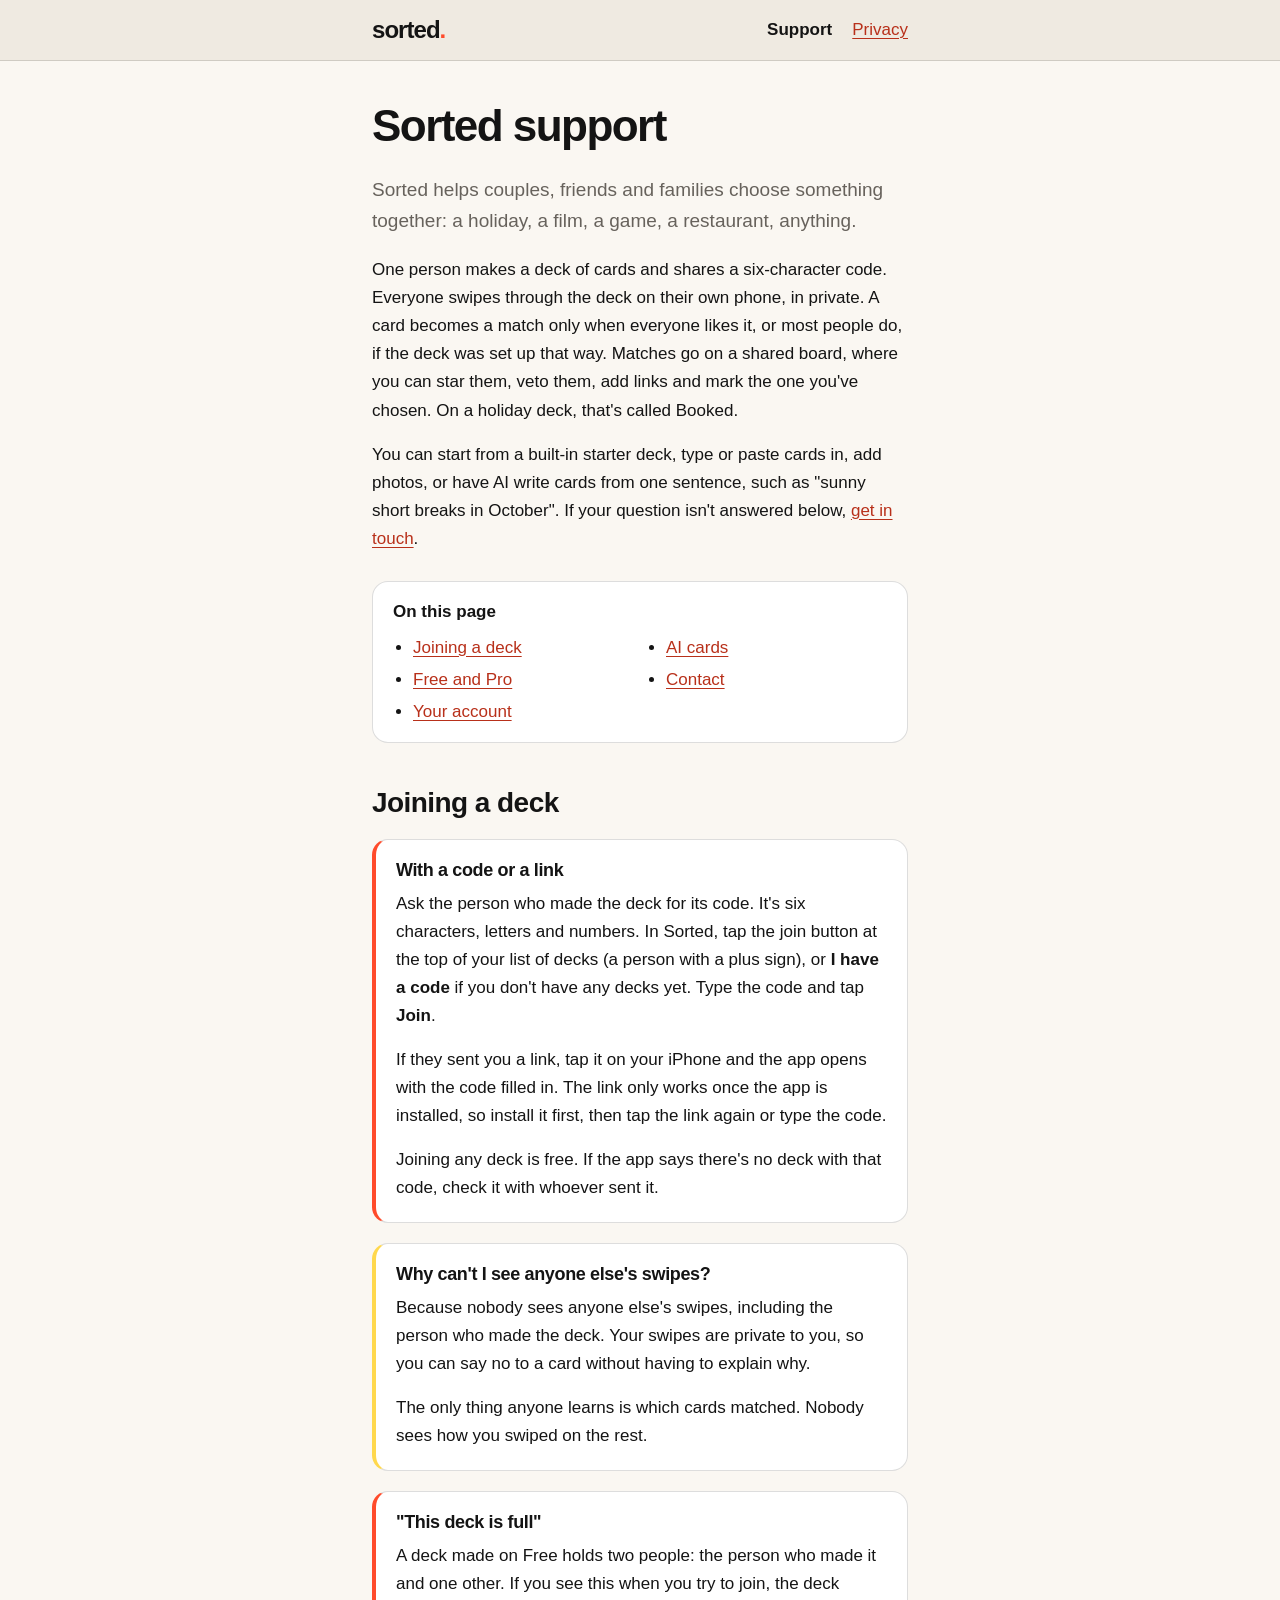
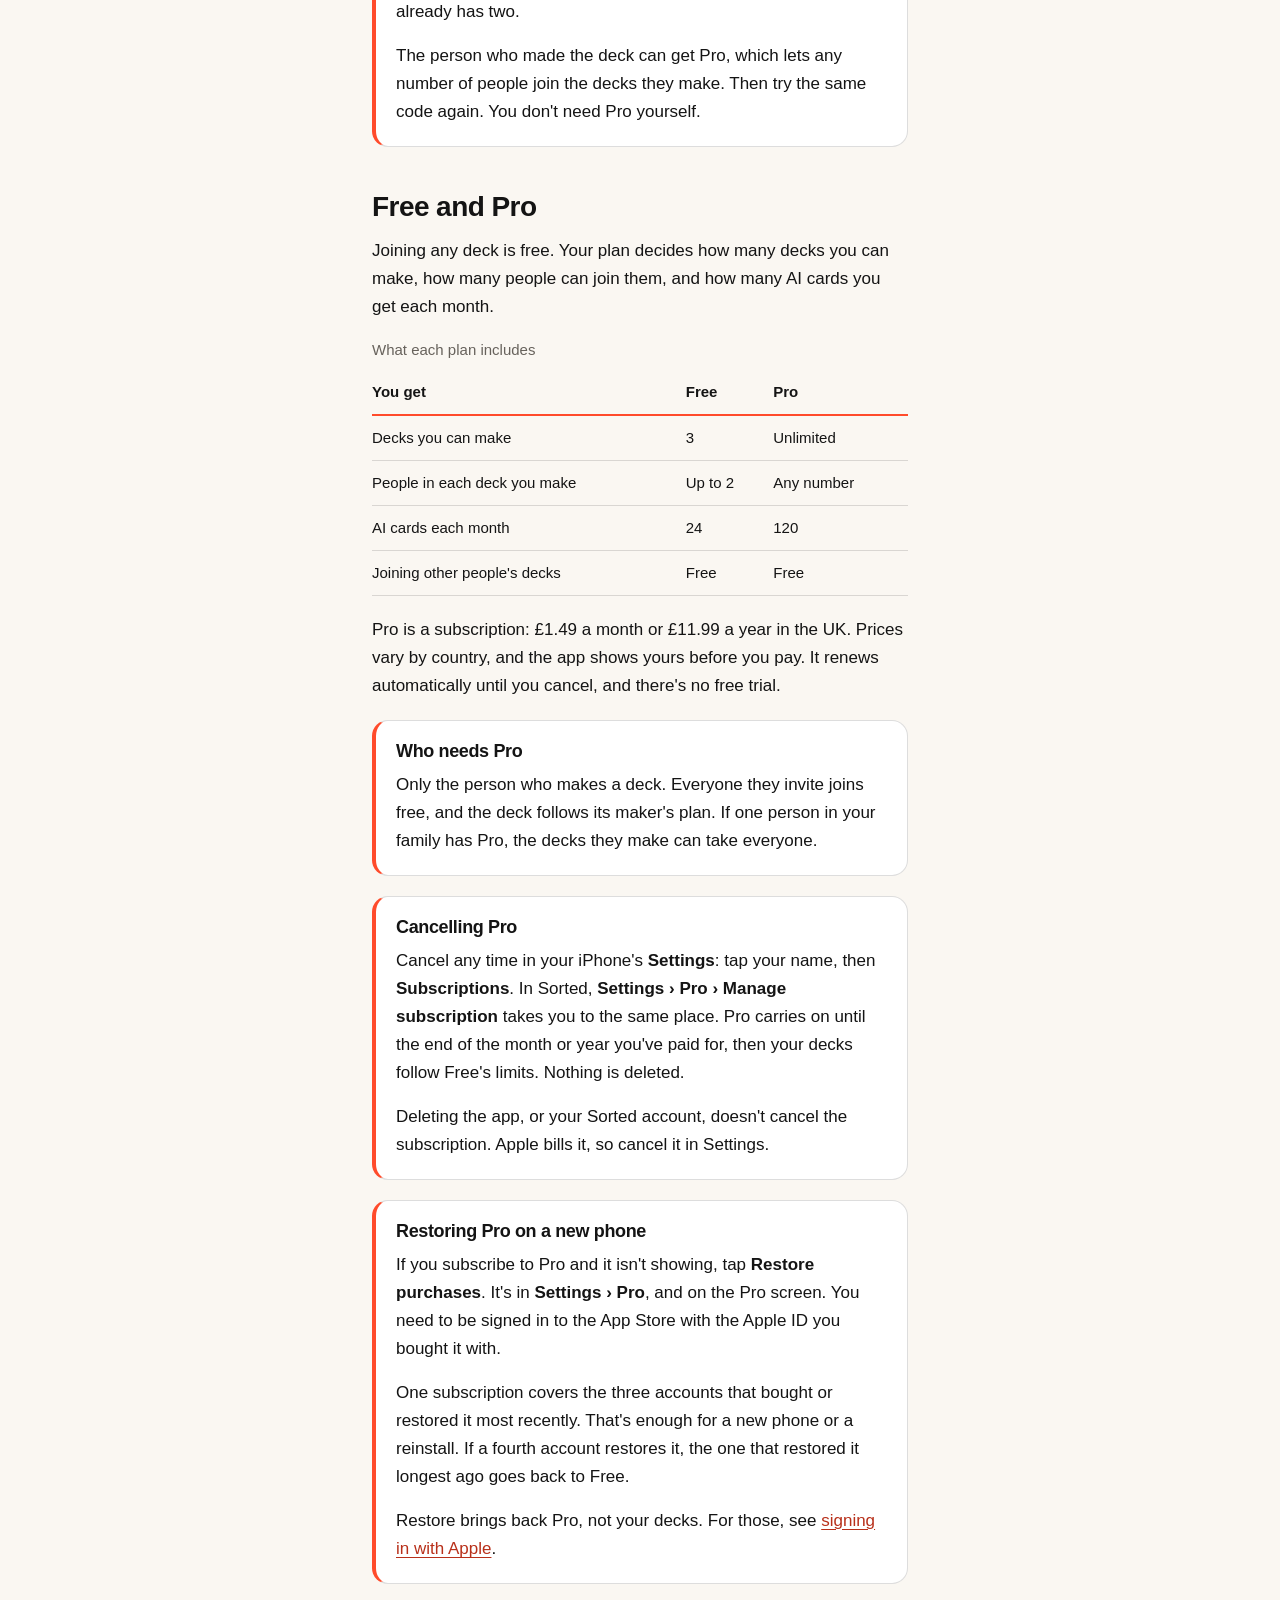
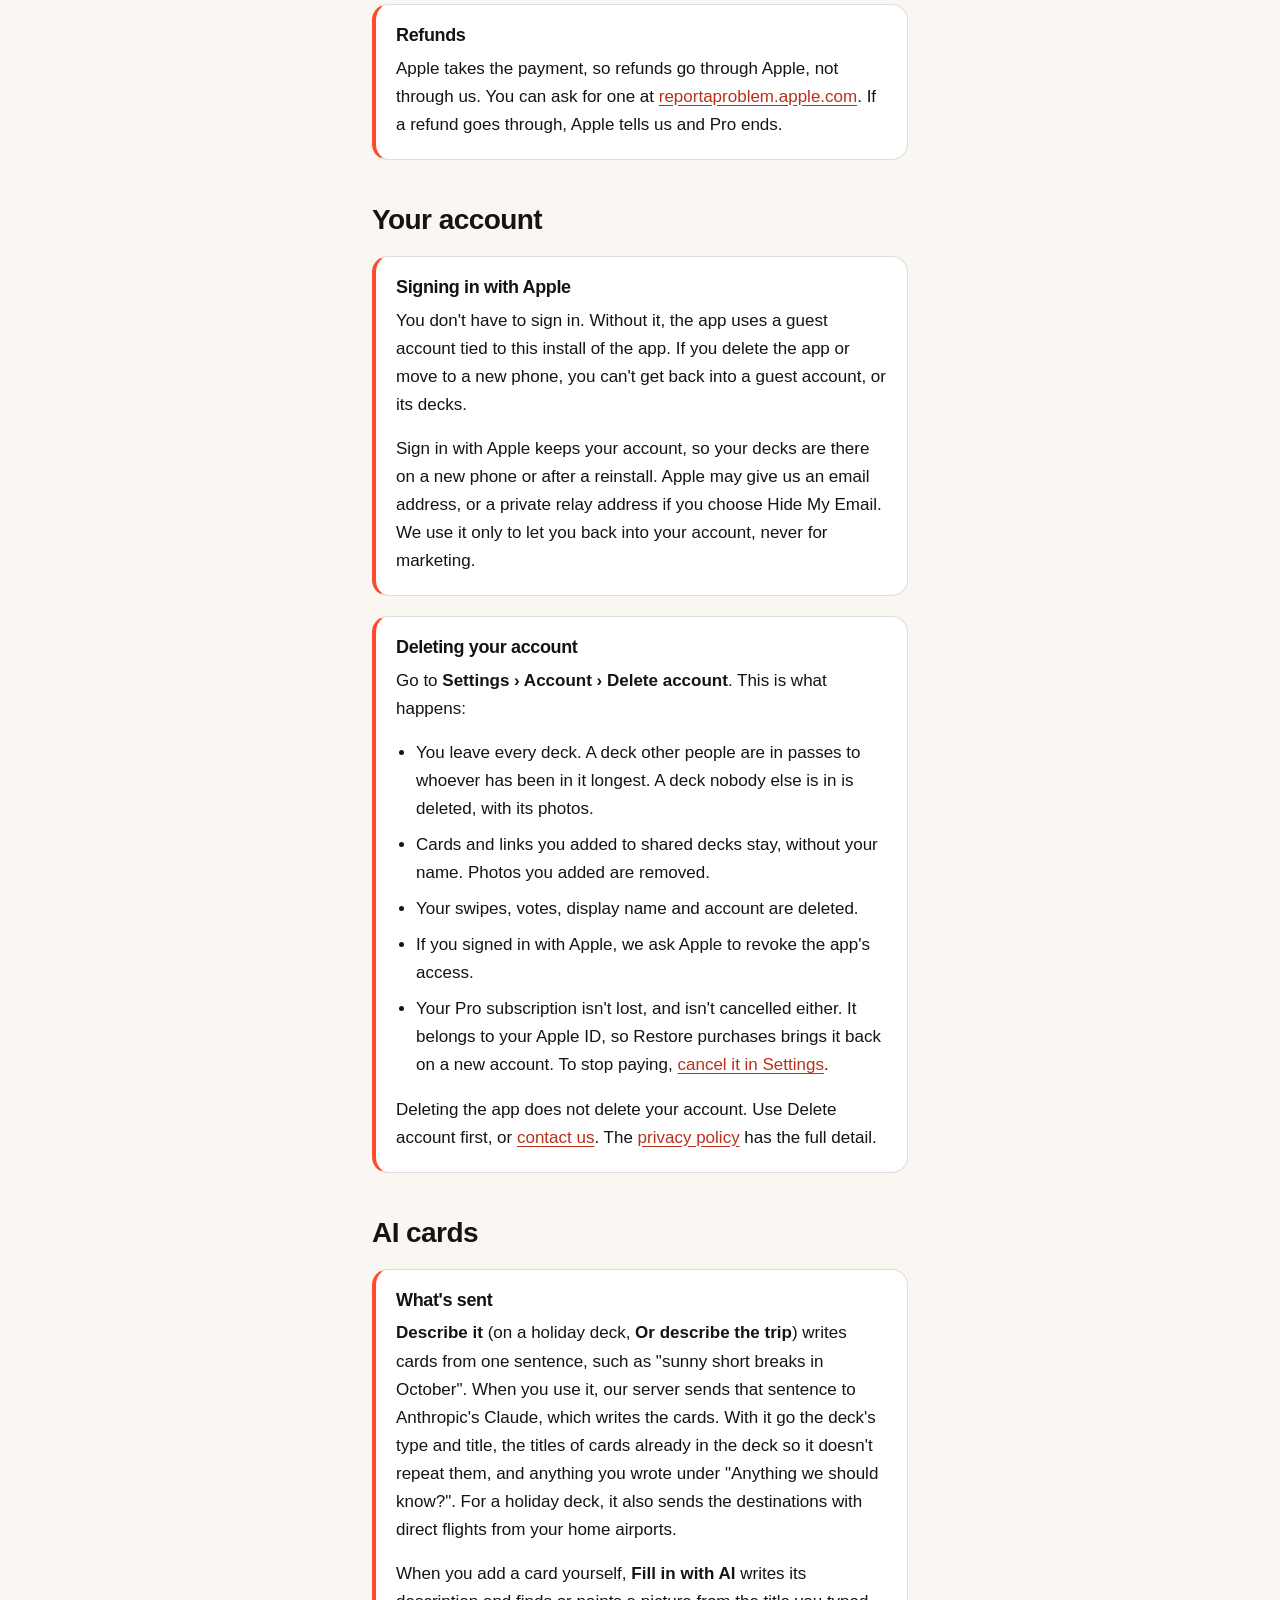
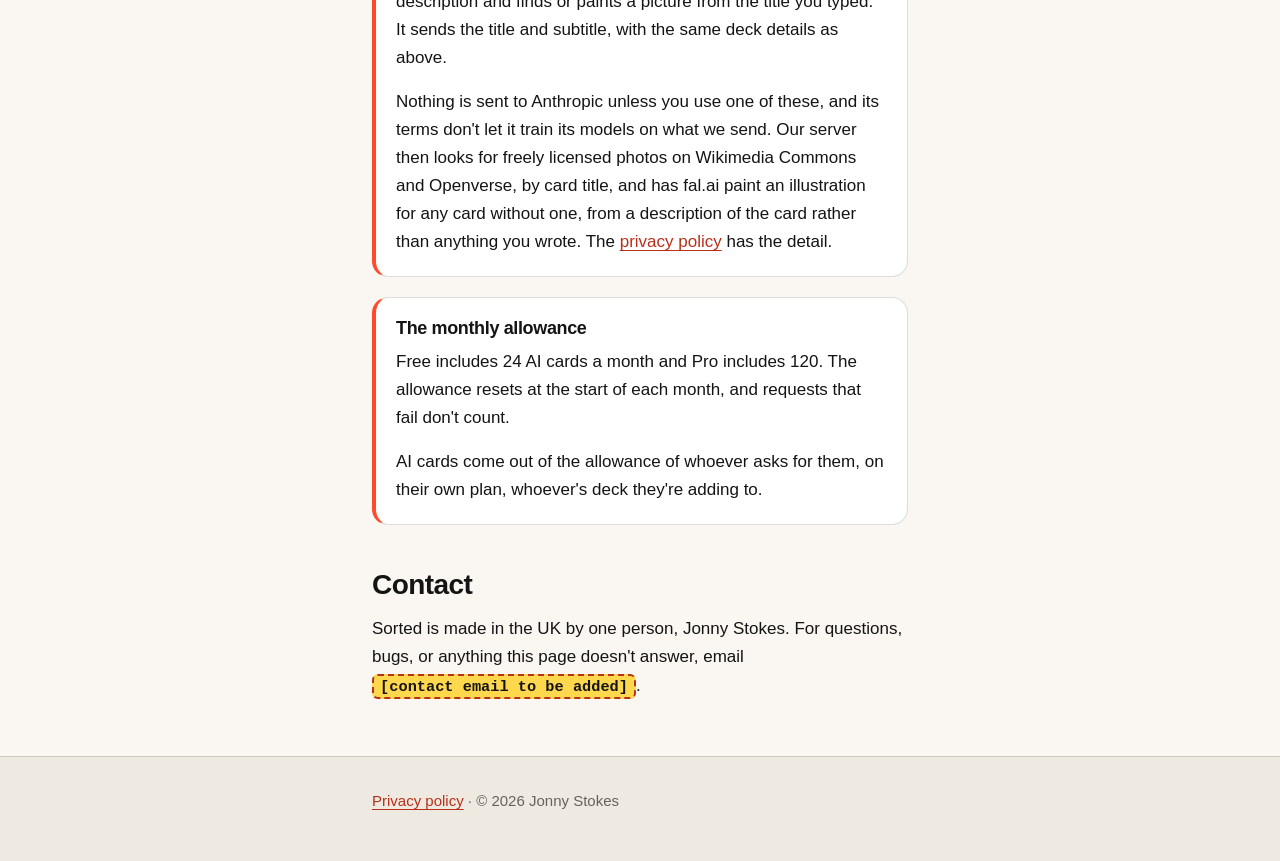
==== commit a38b73d6: "Describe Pro as a subscription on the site and in the docs Monthly £1.49 or yearly £11.99, how to ca" ====
--- a/index.html
+++ b/index.html
@@ -147,8 +147,9 @@
     </table>
 
     <p>
-      Pro is a one-off in-app purchase, not a subscription. You pay once. The
-      price varies by country and is shown in the app.
+      Pro is a subscription: £1.49 a month or £11.99 a year in the UK. Prices
+      vary by country, and the app shows yours before you pay. It renews
+      automatically until you cancel, and there's no free trial.
     </p>
 
     <div class="card">
@@ -161,16 +162,31 @@
     </div>
 
     <div class="card">
+      <h3 id="cancel">Cancelling Pro</h3>
+      <p>
+        Cancel any time in your iPhone's <strong>Settings</strong>: tap your
+        name, then <strong>Subscriptions</strong>. In Sorted,
+        <strong>Settings › Pro › Manage subscription</strong> takes you to the
+        same place. Pro carries on until the end of the month or year you've
+        paid for, then your decks follow Free's limits. Nothing is deleted.
+      </p>
+      <p>
+        Deleting the app, or your Sorted account, doesn't cancel the
+        subscription. Apple bills it, so cancel it in Settings.
+      </p>
+    </div>
+
+    <div class="card">
       <h3 id="restore">Restoring Pro on a new phone</h3>
       <p>
-        If you've bought Pro and it isn't showing, tap
+        If you subscribe to Pro and it isn't showing, tap
         <strong>Restore purchases</strong>. It's in
         <strong>Settings › Pro</strong>, and on the Pro screen. You need to be
         signed in to the App Store with the Apple ID you bought it with.
       </p>
       <p>
-        One purchase covers the three accounts that bought or restored it most
-        recently. That's enough for a new phone or a reinstall. If a fourth
+        One subscription covers the three accounts that bought or restored it
+        most recently. That's enough for a new phone or a reinstall. If a fourth
         account restores it, the one that restored it longest ago goes back to
         Free.
       </p>
@@ -225,8 +241,9 @@
         <li>Your swipes, votes, display name and account are deleted.</li>
         <li>If you signed in with Apple, we ask Apple to revoke the app's access.</li>
         <li>
-          Your Pro purchase isn't lost. It belongs to your Apple ID, so Restore
-          purchases brings it back on a new account.
+          Your Pro subscription isn't lost, and isn't cancelled either. It
+          belongs to your Apple ID, so Restore purchases brings it back on a new
+          account. To stop paying, <a href="#cancel">cancel it in Settings</a>.
         </li>
       </ul>
       <p>
@@ -253,7 +270,12 @@
         with direct flights from your home airports.
       </p>
       <p>
-        Nothing is sent to Anthropic unless you use the feature, and its terms
+        When you add a card yourself, <strong>Fill in with AI</strong> writes
+        its description and finds or paints a picture from the title you typed.
+        It sends the title and subtitle, with the same deck details as above.
+      </p>
+      <p>
+        Nothing is sent to Anthropic unless you use one of these, and its terms
         don't let it train its models on what we send. Our server then looks
         for freely licensed photos on Wikimedia Commons and Openverse, by card
         title, and has fal.ai paint an illustration for any card without one,
